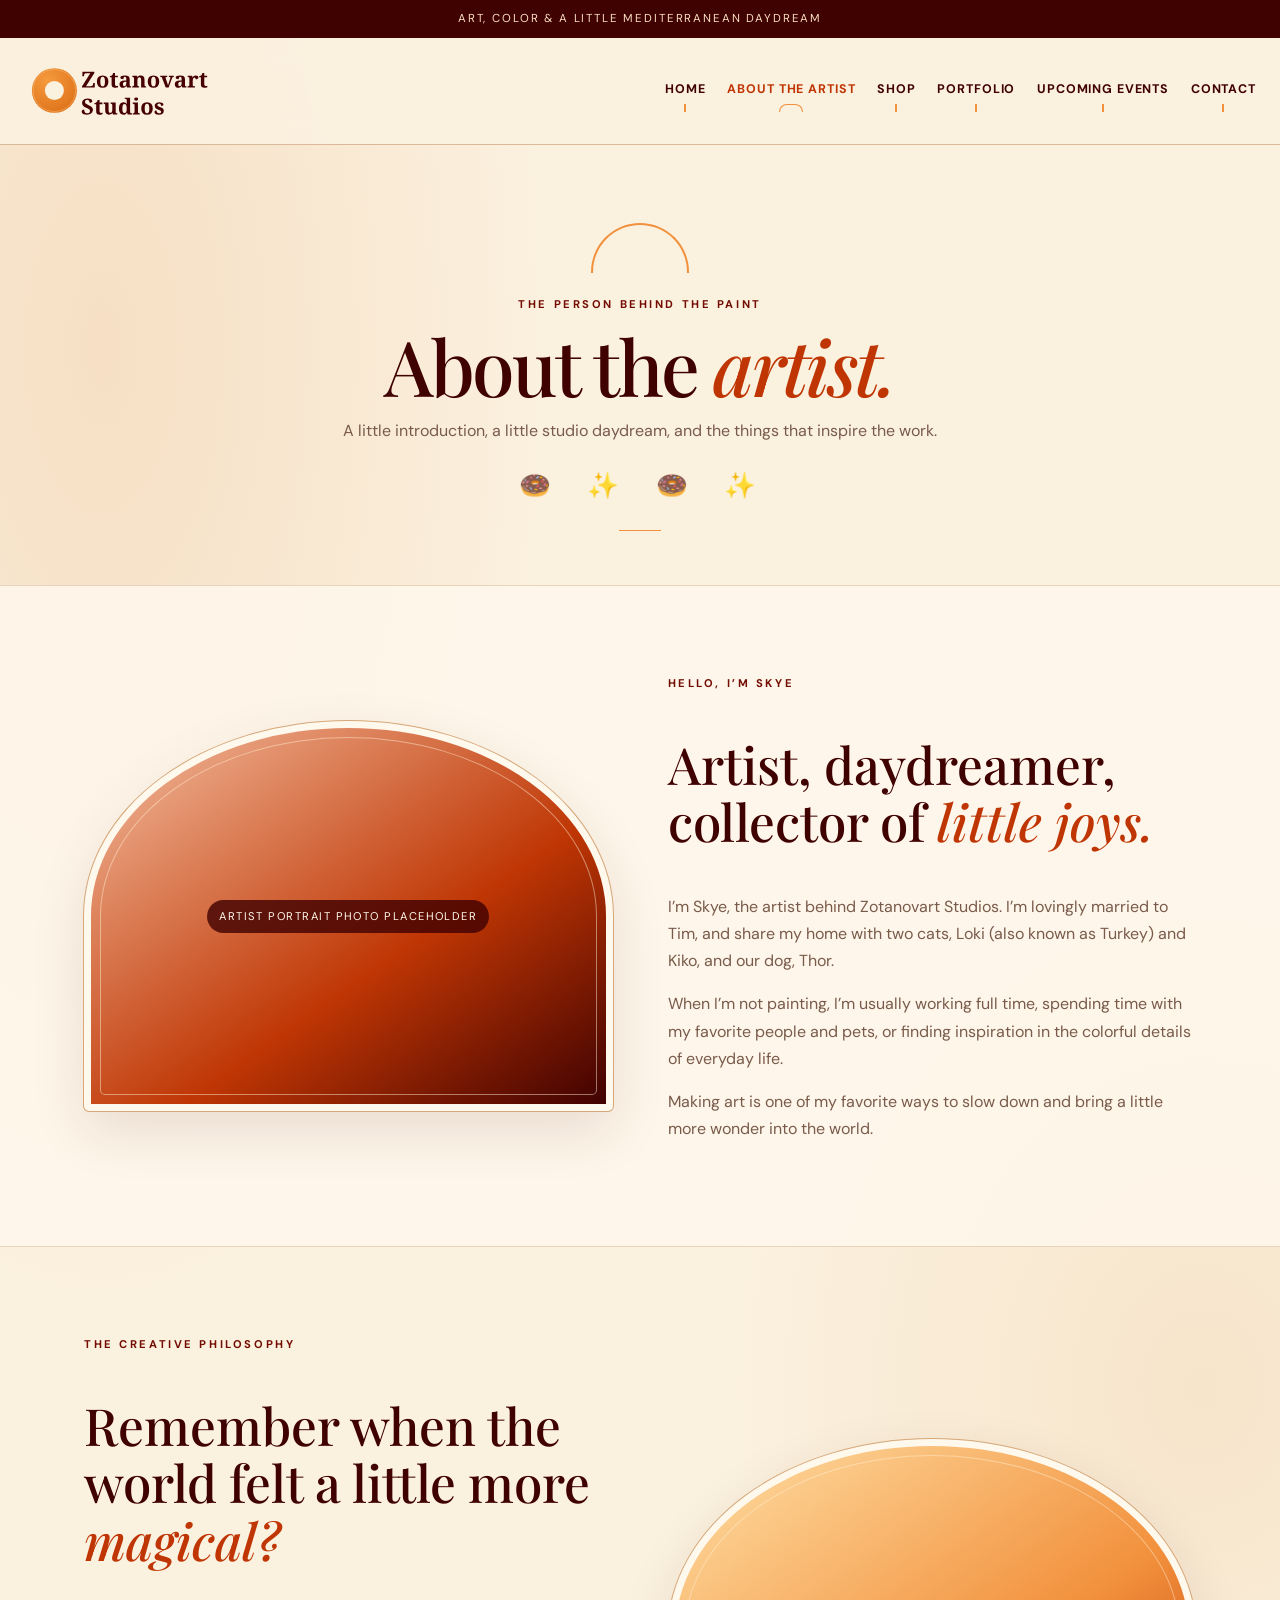
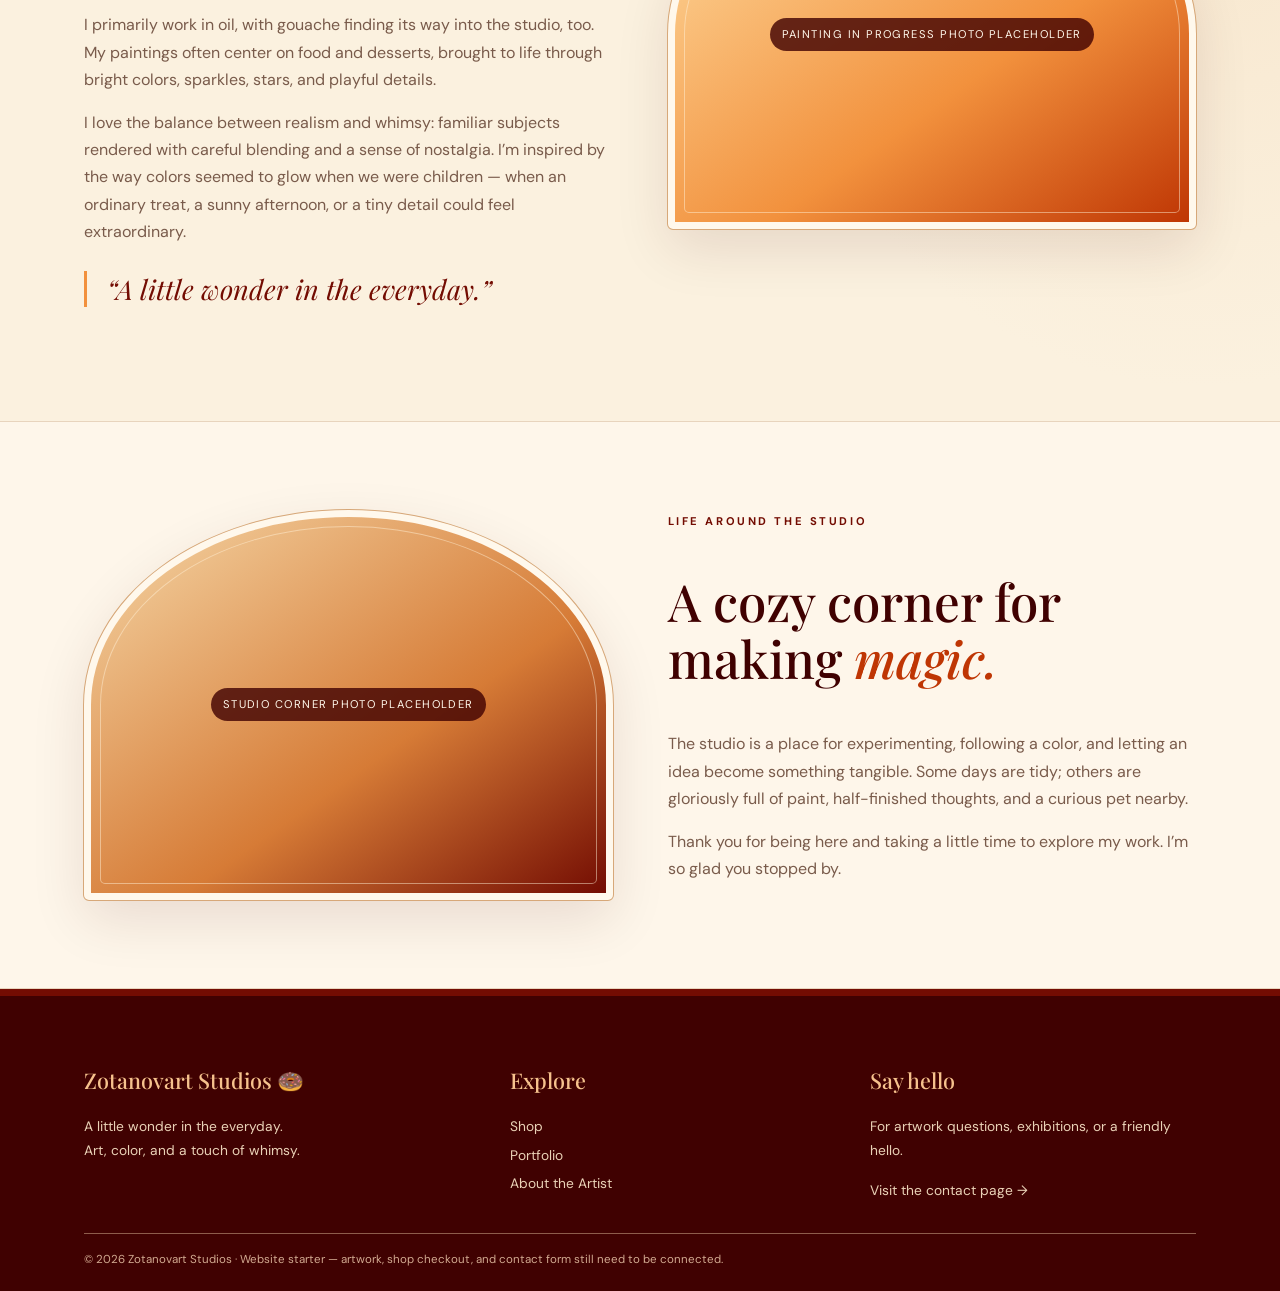
==== about.html @ 1c595cb6 "Use repeating donut and star-sparkle motif" ====
<!doctype html><html lang="en"><head><meta charset="utf-8"><meta name="viewport" content="width=device-width,initial-scale=1"><meta name="description" content="Zotanovart Studios — whimsical art inspired by color, nostalgia, and the everyday."><title>About the Artist | Zotanovart Studios</title><link rel="preconnect" href="https://fonts.googleapis.com"><link rel="preconnect" href="https://fonts.gstatic.com" crossorigin><link rel="stylesheet" href="styles.css"></head><body><div class="announcement">Art, color & a little Mediterranean daydream</div><header class="site-header"><div class="nav-wrap"><a class="brand" href="index.html" aria-label="Zotanovart Studios home"><img class="brand-logo" src="assets/zotanovart-logo.svg" alt="Zotanovart Studios"></a><nav><a class="" href="index.html">Home</a><a class="active" href="about.html">About the Artist</a><a class="" href="shop.html">Shop</a><a class="" href="portfolio.html">Portfolio</a><a class="" href="events.html">Upcoming Events</a><a class="" href="contact.html">Contact</a></nav></div></header><main><section class="page-hero"><div class="eyebrow">The person behind the paint</div><h1 class="display">About the <em>artist.</em></h1><p>A little introduction, a little studio daydream, and the things that inspire the work.</p><div class="ornament">🍩　✨　🍩　✨</div></section><section class="section paper"><div class="container two-col"><div class="photo rose"><span>Artist portrait photo placeholder</span></div><div class="copy"><div class="eyebrow">Hello, I’m Skye</div><h2>Artist, daydreamer, collector of <em>little joys.</em></h2><p>I’m Skye, the artist behind Zotanovart Studios. I’m lovingly married to Tim, and share my home with two cats, Loki (also known as Turkey) and Kiko, and our dog, Thor.</p><p>When I’m not painting, I’m usually working full time, spending time with my favorite people and pets, or finding inspiration in the colorful details of everyday life.</p><p>Making art is one of my favorite ways to slow down and bring a little more wonder into the world.</p></div></div></section><section class="section"><div class="container two-col"><div class="copy"><div class="eyebrow">The creative philosophy</div><h2>Remember when the world felt a little more <em>magical?</em></h2><p>I primarily work in oil, with gouache finding its way into the studio, too. My paintings often center on food and desserts, brought to life through bright colors, sparkles, stars, and playful details.</p><p>I love the balance between realism and whimsy: familiar subjects rendered with careful blending and a sense of nostalgia. I’m inspired by the way colors seemed to glow when we were children — when an ordinary treat, a sunny afternoon, or a tiny detail could feel extraordinary.</p><div class="quote">“A little wonder in the everyday.”</div></div><div class="photo lemon"><span>Painting in progress photo placeholder</span></div></div></section><section class="section paper"><div class="container two-col"><div class="photo olive"><span>Studio corner photo placeholder</span></div><div class="copy"><div class="eyebrow">Life around the studio</div><h2>A cozy corner for making <em>magic.</em></h2><p>The studio is a place for experimenting, following a color, and letting an idea become something tangible. Some days are tidy; others are gloriously full of paint, half-finished thoughts, and a curious pet nearby.</p><p>Thank you for being here and taking a little time to explore my work. I’m so glad you stopped by.</p></div></div></section></main><footer class="footer"><div class="container"><div class="footer-grid"><div><h3>Zotanovart Studios 🍩</h3><p>A little wonder in the everyday.<br>Art, color, and a touch of whimsy.</p></div><div><h3>Explore</h3><div class="footer-links"><a href="shop.html">Shop</a><a href="portfolio.html">Portfolio</a><a href="about.html">About the Artist</a></div></div><div><h3>Say hello</h3><p>For artwork questions, exhibitions, or a friendly hello.</p><a href="contact.html">Visit the contact page →</a></div></div><div class="copyright">© 2026 Zotanovart Studios · Website starter — artwork, shop checkout, and contact form still need to be connected.</div></div></footer></body></html>
---- styles.css ----
@import url('https://fonts.googleapis.com/css2?family=DM+Sans:wght@400;500;600;700&family=Playfair+Display:ital,wght@0,500;0,600;1,500;1,600&family=Yeseva+One&display=swap');

:root{
  --cream:#fbf1df;
  --paper:#fff8ec;
  --wine:#400101;
  --paprika:#730c02;
  --fire:#bf3604;
  --flame:#f2913d;
  --ink:#400101;
  --muted:#795b4b;
  --line:#e6c9a9;
  --shadow:rgba(64,1,1,.11);
  --olive:#777044;
}
*{box-sizing:border-box}
html{scroll-behavior:smooth}
body{
  margin:0;color:var(--ink);font:16px/1.7 'DM Sans',sans-serif;
  background:
    radial-gradient(ellipse at 8% 12%,#f6dfc4 0,transparent 28rem),
    radial-gradient(ellipse at 94% 48%,#f7e5cb 0,transparent 30rem),
    var(--cream);
}
a{color:inherit;text-decoration:none}
.announcement{
  text-align:center;background:var(--wine);color:#f9dfc2;padding:9px 12px;
  font-size:.72rem;letter-spacing:.16em;text-transform:uppercase;
}
.site-header{
  position:sticky;top:0;z-index:5;background:rgba(251,241,223,.96);
  border-bottom:1px solid #d9b998;backdrop-filter:blur(12px);
}
.nav-wrap{
  max-width:1280px;margin:auto;padding:12px 24px;display:flex;
  align-items:center;justify-content:space-between;gap:24px;
}
.brand{display:flex;align-items:center;flex:0 0 auto}
.brand-logo{display:block;width:190px;height:82px;object-fit:contain}
.logo-arched{font:22px 'Yeseva One',serif;fill:var(--wine);letter-spacing:.5px}
.logo-studios{font:700 8px 'DM Sans',sans-serif;letter-spacing:4px;fill:var(--paprika)}
nav{
  display:flex;gap:clamp(10px,1.7vw,24px);flex-wrap:wrap;
  font-size:.78rem;font-weight:700;letter-spacing:.07em;text-transform:uppercase;
}
nav a{position:relative;padding:7px 0;border-bottom:1px solid transparent}
nav a:hover,nav a.active{color:var(--fire)}
nav a:after{
  content:"";position:absolute;left:50%;bottom:-4px;width:0;height:7px;
  border:1px solid var(--flame);border-bottom:0;border-radius:50px 50px 0 0;
  transform:translateX(-50%);transition:width .2s ease;
}
nav a:hover:after,nav a.active:after{width:22px}
.container{max-width:1160px;margin:auto;padding:0 24px}
.eyebrow{
  color:var(--paprika);font-size:.7rem;font-weight:700;
  letter-spacing:.23em;text-transform:uppercase;
}
.display{
  color:var(--wine);font:500 clamp(2.7rem,6vw,5.4rem)/1.08 'Playfair Display',serif;
  letter-spacing:-.035em;
}
.display em,.section h2 em,.copy h2 em{color:var(--fire)}
.hero{padding:88px 0 104px;position:relative;overflow:hidden}
.hero:before{
  content:"";position:absolute;left:-95px;top:35px;width:230px;height:300px;
  border:1px solid #bf8d6238;border-bottom:0;border-radius:130px 130px 0 0;
  pointer-events:none;
}
.hero:after{
  content:"";position:absolute;right:3%;bottom:25px;width:110px;height:145px;
  border:1px solid #bf8d6245;border-bottom:0;border-radius:60px 60px 0 0;
  pointer-events:none;
}
.hero-grid,.two-col{display:grid;grid-template-columns:1fr 1fr;gap:55px;align-items:center}
.hero h1{margin:12px 0 18px}
.hero p,.copy p,.intro{color:var(--muted)}
.intro{font-size:1.08rem;max-width:540px}
.button{
  display:inline-block;background:var(--paprika);color:var(--cream);
  border-radius:3px;padding:13px 25px;margin-top:16px;
  font-size:.8rem;font-weight:700;letter-spacing:.08em;text-transform:uppercase;
  box-shadow:4px 4px 0 rgba(242,145,61,.4);transition:background .2s,transform .2s;
}
.button:hover{background:var(--fire);transform:translateY(-2px);box-shadow:2px 2px 0 rgba(242,145,61,.4)}
.button.alt{background:transparent;color:var(--paprika);border:1px solid var(--paprika);box-shadow:none}
.photo{
  position:relative;min-height:390px;display:grid;place-items:center;text-align:center;
  padding:20px;color:#fff8eb;background:linear-gradient(145deg,#f6c68f,#f2913d 58%,#bf3604);
  border:7px solid var(--paper);outline:1px solid #d7a879;
  border-radius:50% 50% 5px 5px;box-shadow:0 20px 55px var(--shadow);
}
.photo:after{
  content:"";position:absolute;inset:9px;border:1px solid #fff1d77a;
  border-radius:inherit;pointer-events:none;
}
.photo span{
  position:relative;z-index:1;background:rgba(64,1,1,.8);border-radius:30px;
  padding:7px 12px;font-size:.7rem;letter-spacing:.13em;text-transform:uppercase;
}
.photo.blue{background:linear-gradient(145deg,#e8c7a0,#bf3604 65%,#730c02)}
.photo.olive{background:linear-gradient(145deg,#f5d7a7,#d67b36 60%,#730c02)}
.photo.lemon{background:linear-gradient(145deg,#ffe0a6,#f2913d 60%,#bf3604)}
.photo.rose{background:linear-gradient(145deg,#f5c0a2,#bf3604 60%,#400101)}
.section{padding:88px 0;position:relative}
.paper{
  background:rgba(255,248,236,.88);border-top:1px solid #e8d4bd;
  border-bottom:1px solid #e8d4bd;
}
.section h2,.page-hero h1,.band h2{color:var(--wine)}
.section h2{font:500 clamp(2.2rem,4vw,3.5rem)/1.12 'Playfair Display',serif}
.page-hero{position:relative;text-align:center;padding:78px 20px 54px}
.page-hero:before{
  content:"";display:block;width:94px;height:48px;border:2px solid var(--flame);
  border-bottom:0;border-radius:100px 100px 0 0;margin:0 auto 22px;
}
.page-hero:after{content:"";display:block;width:42px;height:1px;background:var(--flame);margin:23px auto 0}
.page-hero h1{margin:10px}
.page-hero p{max-width:650px;margin:auto;color:var(--muted)}
.cards{display:grid;grid-template-columns:repeat(3,1fr);gap:30px}
.card{position:relative;padding:0 0 16px}
.card .photo{min-height:315px;border-radius:48% 48% 4px 4px;background-color:#e9b783}
.card h3{font:500 1.45rem 'Playfair Display',serif;color:var(--paprika);margin:12px 0 2px}
.card p,.muted{color:var(--muted);font-size:.88rem;margin-top:0}
.quote{
  font:italic 1.7rem 'Playfair Display',serif;color:var(--paprika);
  border-left:3px solid var(--flame);padding-left:20px;margin:26px 0;
}
.ornament{color:var(--fire);font-size:1.6rem;letter-spacing:.2em;margin-top:20px}
.band{
  position:relative;background:var(--wine);color:var(--cream);padding:58px 0;
  border-top:5px solid var(--flame);border-bottom:5px solid var(--paprika);
}
.band:before,.band:after{
  content:"";position:absolute;top:12px;width:62px;height:31px;
  border:1px solid #f2913d80;border-bottom:0;border-radius:62px 62px 0 0;
}
.band:before{left:8%}.band:after{right:8%}
.band .container{display:flex;justify-content:space-between;align-items:center;gap:25px}
.band h2{margin:0;max-width:700px;color:var(--cream)}
.band .button{background:var(--flame);color:var(--wine);white-space:nowrap;box-shadow:none}
.event{
  display:grid;grid-template-columns:110px 1fr;gap:22px;align-items:center;
  background:var(--paper);border:1px solid var(--line);padding:24px;
  border-radius:4px;margin:16px 0;box-shadow:0 8px 24px rgba(64,1,1,.04);
}
.event-date{
  background:#f6e2c8;border:1px solid #e5c29b;padding:12px;text-align:center;
  border-radius:70px 70px 4px 4px;color:var(--paprika);
  font:500 1.2rem 'Playfair Display',serif;min-height:92px;display:grid;place-content:center;
}
.footer{background:var(--wine);color:var(--cream);padding:48px 0 22px;border-top:7px solid var(--paprika)}
.footer-grid{display:grid;grid-template-columns:1.2fr 1fr 1fr;gap:35px}
.footer h3{font:500 1.35rem 'Playfair Display',serif;color:#f6c28d}
.footer p,.footer a{color:#ead2b7;font-size:.86rem}
.footer-links{display:grid;gap:5px}
.copyright{border-top:1px solid #8e5d4c;margin-top:30px;padding-top:16px;color:#d1a990;font-size:.72rem}
.contact-grid{display:grid;grid-template-columns:.8fr 1.2fr;gap:40px}
.contact-box{
  background:var(--paprika);color:var(--cream);padding:32px;
  border-radius:50% 50% 5px 5px;border:7px solid var(--paper);outline:1px solid #d7a879;
}
.formbox{background:var(--paper);padding:30px;border:1px solid var(--line);border-radius:4px;box-shadow:0 12px 32px rgba(64,1,1,.04)}
.field{margin:14px 0}
.field label{display:block;font-size:.75rem;font-weight:700;text-transform:uppercase;letter-spacing:.08em}
.field input,.field textarea{
  width:100%;padding:12px;border:1px solid var(--line);border-radius:3px;
  background:#fffdf8;font:inherit;color:var(--ink);
}
.field textarea{min-height:130px}
.note{
  background:#f8ead7;border:1px solid #e8c7a4;border-left:4px solid var(--flame);
  padding:16px;border-radius:3px;color:#695044;font-size:.88rem;
}
@media(max-width:850px){
  .nav-wrap{align-items:center;flex-direction:column;gap:8px}
  .brand-logo{width:170px;height:74px;object-fit:contain}
  nav{justify-content:center;gap:12px}
  .hero-grid,.two-col,.contact-grid{grid-template-columns:1fr}
  .hero{padding:56px 0 70px}
  .hero:before{left:-150px}
  .hero:after{right:-30px}
  .photo{min-height:320px}
  .cards{grid-template-columns:repeat(2,1fr)}
  .card .photo{min-height:250px}
  .band .container{align-items:flex-start;flex-direction:column}
  .footer-grid{grid-template-columns:1fr 1fr}
}
@media(max-width:560px){
  .container{padding:0 18px}
  .nav-wrap{padding:9px 12px}
  nav{gap:8px 13px;font-size:.72rem}
  nav a:after{bottom:-2px}
  .cards{grid-template-columns:1fr 1fr;gap:14px}
  .card .photo{min-height:210px}
  .footer-grid{grid-template-columns:1fr}
  .event{grid-template-columns:75px 1fr}
  .page-hero{padding:48px 16px 38px}
  .section{padding:58px 0}
  .display{font-size:3rem}
  .hero-grid,.two-col{gap:28px}
  .hero:after{display:none}
}
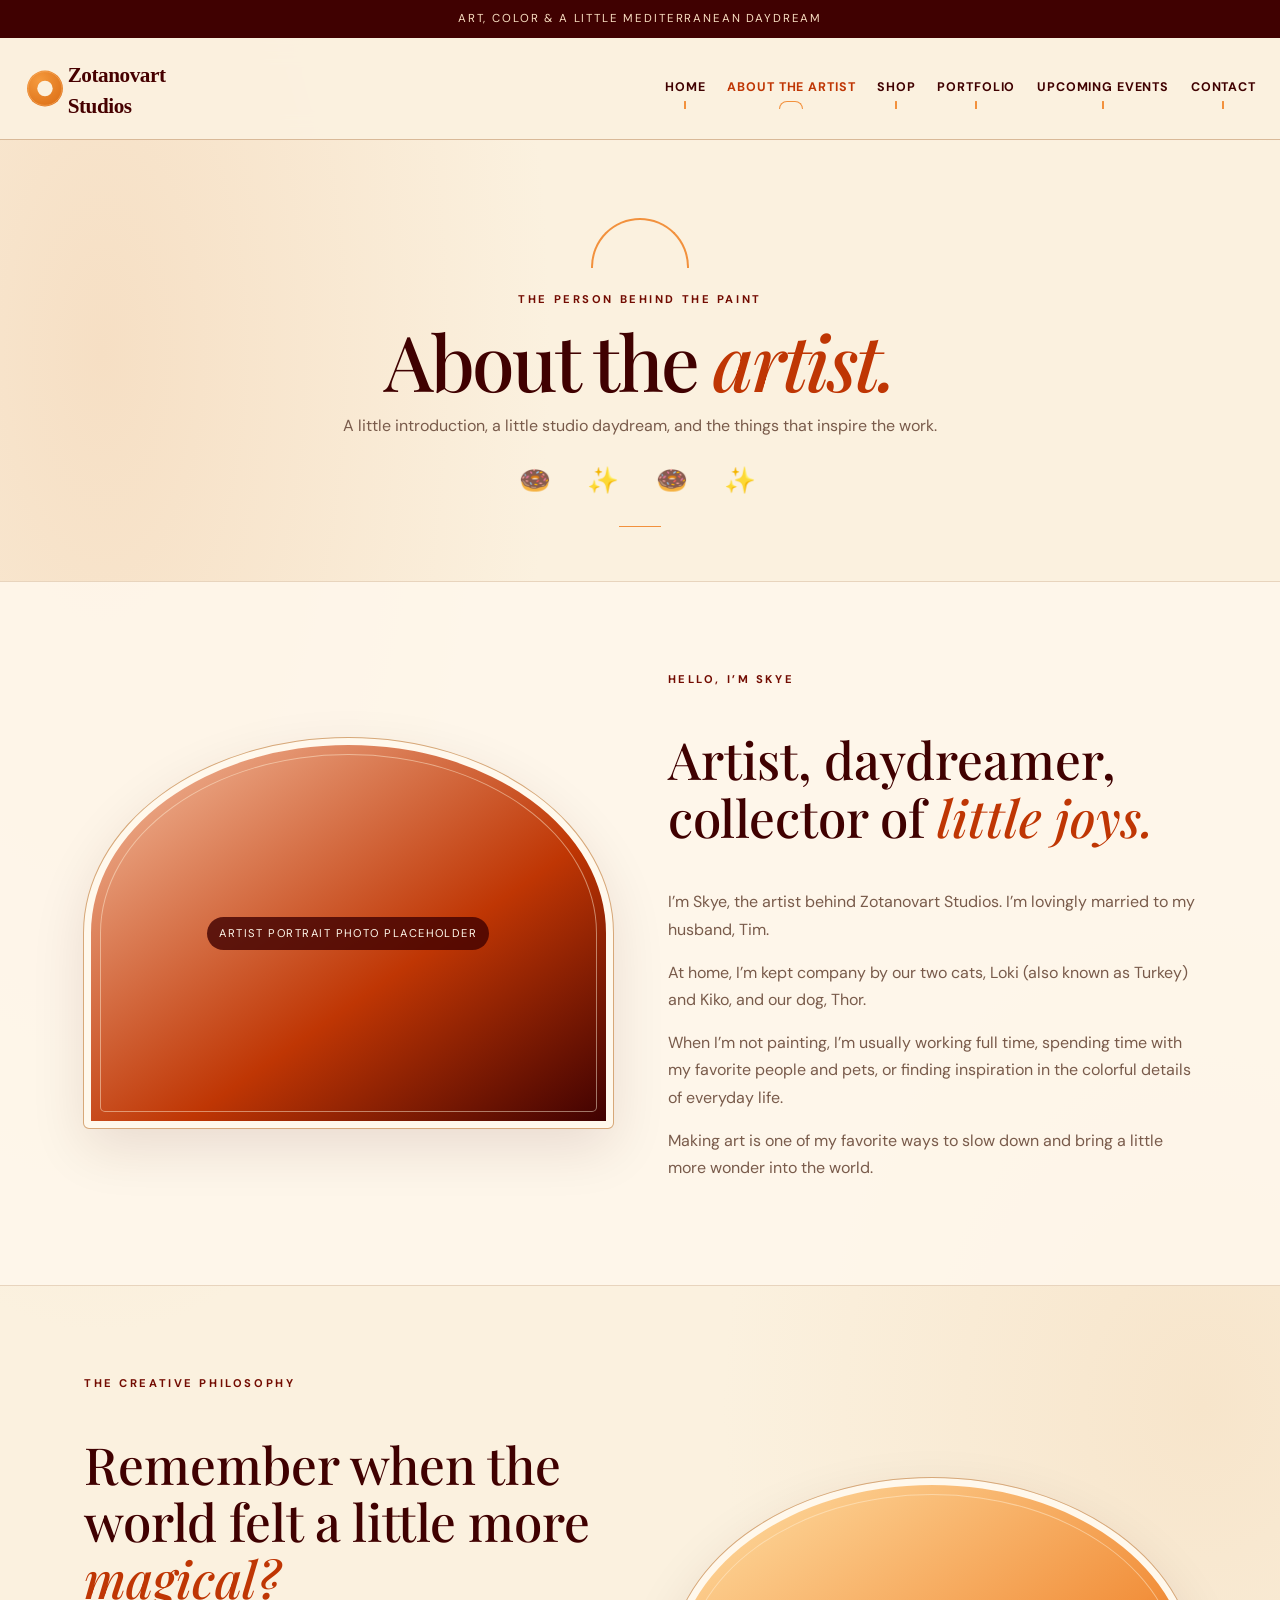
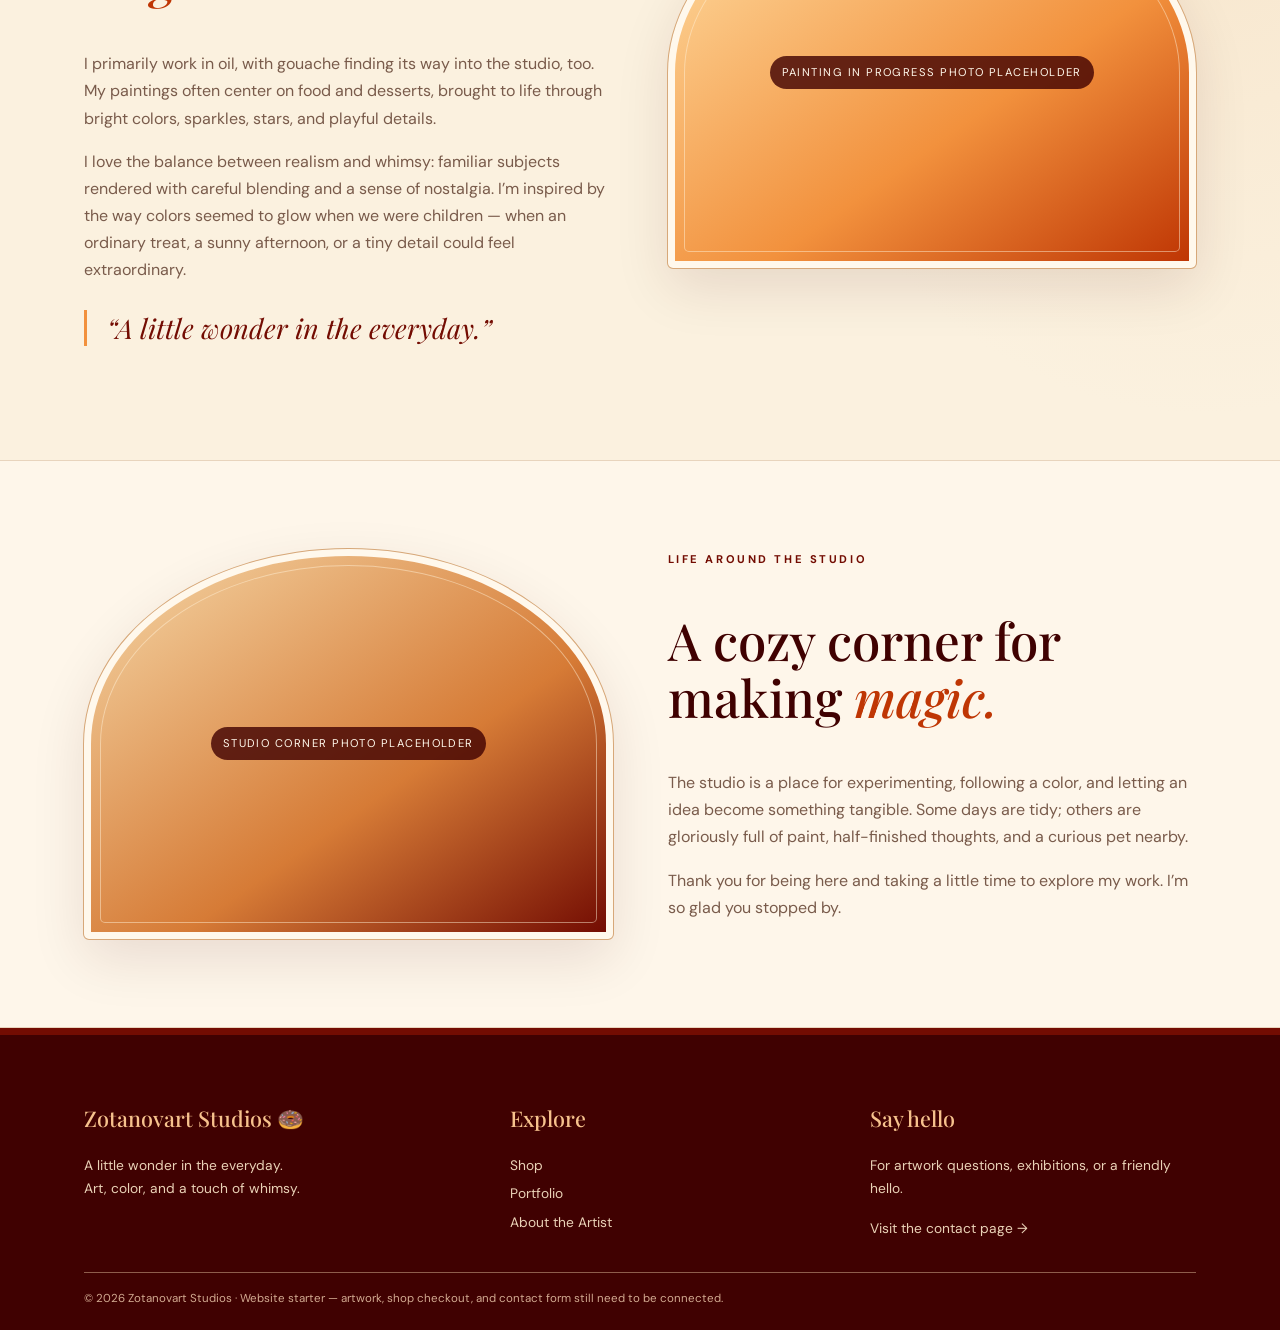
==== commit e933252f: "Separate artist bio into husband and pets sentences" ====
--- a/about.html
+++ b/about.html
@@ -1 +1 @@
-<!doctype html><html lang="en"><head><meta charset="utf-8"><meta name="viewport" content="width=device-width,initial-scale=1"><meta name="description" content="Zotanovart Studios — whimsical art inspired by color, nostalgia, and the everyday."><title>About the Artist | Zotanovart Studios</title><link rel="preconnect" href="https://fonts.googleapis.com"><link rel="preconnect" href="https://fonts.gstatic.com" crossorigin><link rel="stylesheet" href="styles.css"></head><body><div class="announcement">Art, color & a little Mediterranean daydream</div><header class="site-header"><div class="nav-wrap"><a class="brand" href="index.html" aria-label="Zotanovart Studios home"><img class="brand-logo" src="assets/zotanovart-logo.svg" alt="Zotanovart Studios"></a><nav><a class="" href="index.html">Home</a><a class="active" href="about.html">About the Artist</a><a class="" href="shop.html">Shop</a><a class="" href="portfolio.html">Portfolio</a><a class="" href="events.html">Upcoming Events</a><a class="" href="contact.html">Contact</a></nav></div></header><main><section class="page-hero"><div class="eyebrow">The person behind the paint</div><h1 class="display">About the <em>artist.</em></h1><p>A little introduction, a little studio daydream, and the things that inspire the work.</p><div class="ornament">🍩　✨　🍩　✨</div></section><section class="section paper"><div class="container two-col"><div class="photo rose"><span>Artist portrait photo placeholder</span></div><div class="copy"><div class="eyebrow">Hello, I’m Skye</div><h2>Artist, daydreamer, collector of <em>little joys.</em></h2><p>I’m Skye, the artist behind Zotanovart Studios. I’m lovingly married to Tim, and share my home with two cats, Loki (also known as Turkey) and Kiko, and our dog, Thor.</p><p>When I’m not painting, I’m usually working full time, spending time with my favorite people and pets, or finding inspiration in the colorful details of everyday life.</p><p>Making art is one of my favorite ways to slow down and bring a little more wonder into the world.</p></div></div></section><section class="section"><div class="container two-col"><div class="copy"><div class="eyebrow">The creative philosophy</div><h2>Remember when the world felt a little more <em>magical?</em></h2><p>I primarily work in oil, with gouache finding its way into the studio, too. My paintings often center on food and desserts, brought to life through bright colors, sparkles, stars, and playful details.</p><p>I love the balance between realism and whimsy: familiar subjects rendered with careful blending and a sense of nostalgia. I’m inspired by the way colors seemed to glow when we were children — when an ordinary treat, a sunny afternoon, or a tiny detail could feel extraordinary.</p><div class="quote">“A little wonder in the everyday.”</div></div><div class="photo lemon"><span>Painting in progress photo placeholder</span></div></div></section><section class="section paper"><div class="container two-col"><div class="photo olive"><span>Studio corner photo placeholder</span></div><div class="copy"><div class="eyebrow">Life around the studio</div><h2>A cozy corner for making <em>magic.</em></h2><p>The studio is a place for experimenting, following a color, and letting an idea become something tangible. Some days are tidy; others are gloriously full of paint, half-finished thoughts, and a curious pet nearby.</p><p>Thank you for being here and taking a little time to explore my work. I’m so glad you stopped by.</p></div></div></section></main><footer class="footer"><div class="container"><div class="footer-grid"><div><h3>Zotanovart Studios 🍩</h3><p>A little wonder in the everyday.<br>Art, color, and a touch of whimsy.</p></div><div><h3>Explore</h3><div class="footer-links"><a href="shop.html">Shop</a><a href="portfolio.html">Portfolio</a><a href="about.html">About the Artist</a></div></div><div><h3>Say hello</h3><p>For artwork questions, exhibitions, or a friendly hello.</p><a href="contact.html">Visit the contact page →</a></div></div><div class="copyright">© 2026 Zotanovart Studios · Website starter — artwork, shop checkout, and contact form still need to be connected.</div></div></footer></body></html>+<!doctype html><html lang="en"><head><meta charset="utf-8"><meta name="viewport" content="width=device-width,initial-scale=1"><meta name="description" content="Zotanovart Studios — whimsical art inspired by color, nostalgia, and the everyday."><title>About the Artist | Zotanovart Studios</title><link rel="preconnect" href="https://fonts.googleapis.com"><link rel="preconnect" href="https://fonts.gstatic.com" crossorigin><link rel="stylesheet" href="styles.css"></head><body><div class="announcement">Art, color & a little Mediterranean daydream</div><header class="site-header"><div class="nav-wrap"><a class="brand" href="index.html" aria-label="Zotanovart Studios home"><img class="brand-logo" src="assets/zotanovart-logo.svg" alt="Zotanovart Studios"></a><nav><a class="" href="index.html">Home</a><a class="active" href="about.html">About the Artist</a><a class="" href="shop.html">Shop</a><a class="" href="portfolio.html">Portfolio</a><a class="" href="events.html">Upcoming Events</a><a class="" href="contact.html">Contact</a></nav></div></header><main><section class="page-hero"><div class="eyebrow">The person behind the paint</div><h1 class="display">About the <em>artist.</em></h1><p>A little introduction, a little studio daydream, and the things that inspire the work.</p><div class="ornament">🍩　✨　🍩　✨</div></section><section class="section paper"><div class="container two-col"><div class="photo rose"><span>Artist portrait photo placeholder</span></div><div class="copy"><div class="eyebrow">Hello, I’m Skye</div><h2>Artist, daydreamer, collector of <em>little joys.</em></h2><p>I’m Skye, the artist behind Zotanovart Studios. I’m lovingly married to my husband, Tim.</p><p>At home, I’m kept company by our two cats, Loki (also known as Turkey) and Kiko, and our dog, Thor.</p><p>When I’m not painting, I’m usually working full time, spending time with my favorite people and pets, or finding inspiration in the colorful details of everyday life.</p><p>Making art is one of my favorite ways to slow down and bring a little more wonder into the world.</p></div></div></section><section class="section"><div class="container two-col"><div class="copy"><div class="eyebrow">The creative philosophy</div><h2>Remember when the world felt a little more <em>magical?</em></h2><p>I primarily work in oil, with gouache finding its way into the studio, too. My paintings often center on food and desserts, brought to life through bright colors, sparkles, stars, and playful details.</p><p>I love the balance between realism and whimsy: familiar subjects rendered with careful blending and a sense of nostalgia. I’m inspired by the way colors seemed to glow when we were children — when an ordinary treat, a sunny afternoon, or a tiny detail could feel extraordinary.</p><div class="quote">“A little wonder in the everyday.”</div></div><div class="photo lemon"><span>Painting in progress photo placeholder</span></div></div></section><section class="section paper"><div class="container two-col"><div class="photo olive"><span>Studio corner photo placeholder</span></div><div class="copy"><div class="eyebrow">Life around the studio</div><h2>A cozy corner for making <em>magic.</em></h2><p>The studio is a place for experimenting, following a color, and letting an idea become something tangible. Some days are tidy; others are gloriously full of paint, half-finished thoughts, and a curious pet nearby.</p><p>Thank you for being here and taking a little time to explore my work. I’m so glad you stopped by.</p></div></div></section></main><footer class="footer"><div class="container"><div class="footer-grid"><div><h3>Zotanovart Studios 🍩</h3><p>A little wonder in the everyday.<br>Art, color, and a touch of whimsy.</p></div><div><h3>Explore</h3><div class="footer-links"><a href="shop.html">Shop</a><a href="portfolio.html">Portfolio</a><a href="about.html">About the Artist</a></div></div><div><h3>Say hello</h3><p>For artwork questions, exhibitions, or a friendly hello.</p><a href="contact.html">Visit the contact page →</a></div></div><div class="copyright">© 2026 Zotanovart Studios · Website starter — artwork, shop checkout, and contact form still need to be connected.</div></div></footer></body></html>
--- a/styles.css
+++ b/styles.css
@@ -36,7 +36,7 @@
   align-items:center;justify-content:space-between;gap:24px;
 }
 .brand{display:flex;align-items:center;flex:0 0 auto}
-.brand-logo{display:block;width:190px;height:82px;object-fit:contain}
+.brand-logo{display:block;width:190px;height:auto;max-height:82px;object-fit:contain}
 .logo-arched{font:22px 'Yeseva One',serif;fill:var(--wine);letter-spacing:.5px}
 .logo-studios{font:700 8px 'DM Sans',sans-serif;letter-spacing:4px;fill:var(--paprika)}
 nav{
@@ -174,7 +174,7 @@
 }
 @media(max-width:850px){
   .nav-wrap{align-items:center;flex-direction:column;gap:8px}
-  .brand-logo{width:170px;height:74px;object-fit:contain}
+  .brand-logo{width:170px;height:auto;max-height:74px;object-fit:contain}
   nav{justify-content:center;gap:12px}
   .hero-grid,.two-col,.contact-grid{grid-template-columns:1fr}
   .hero{padding:56px 0 70px}
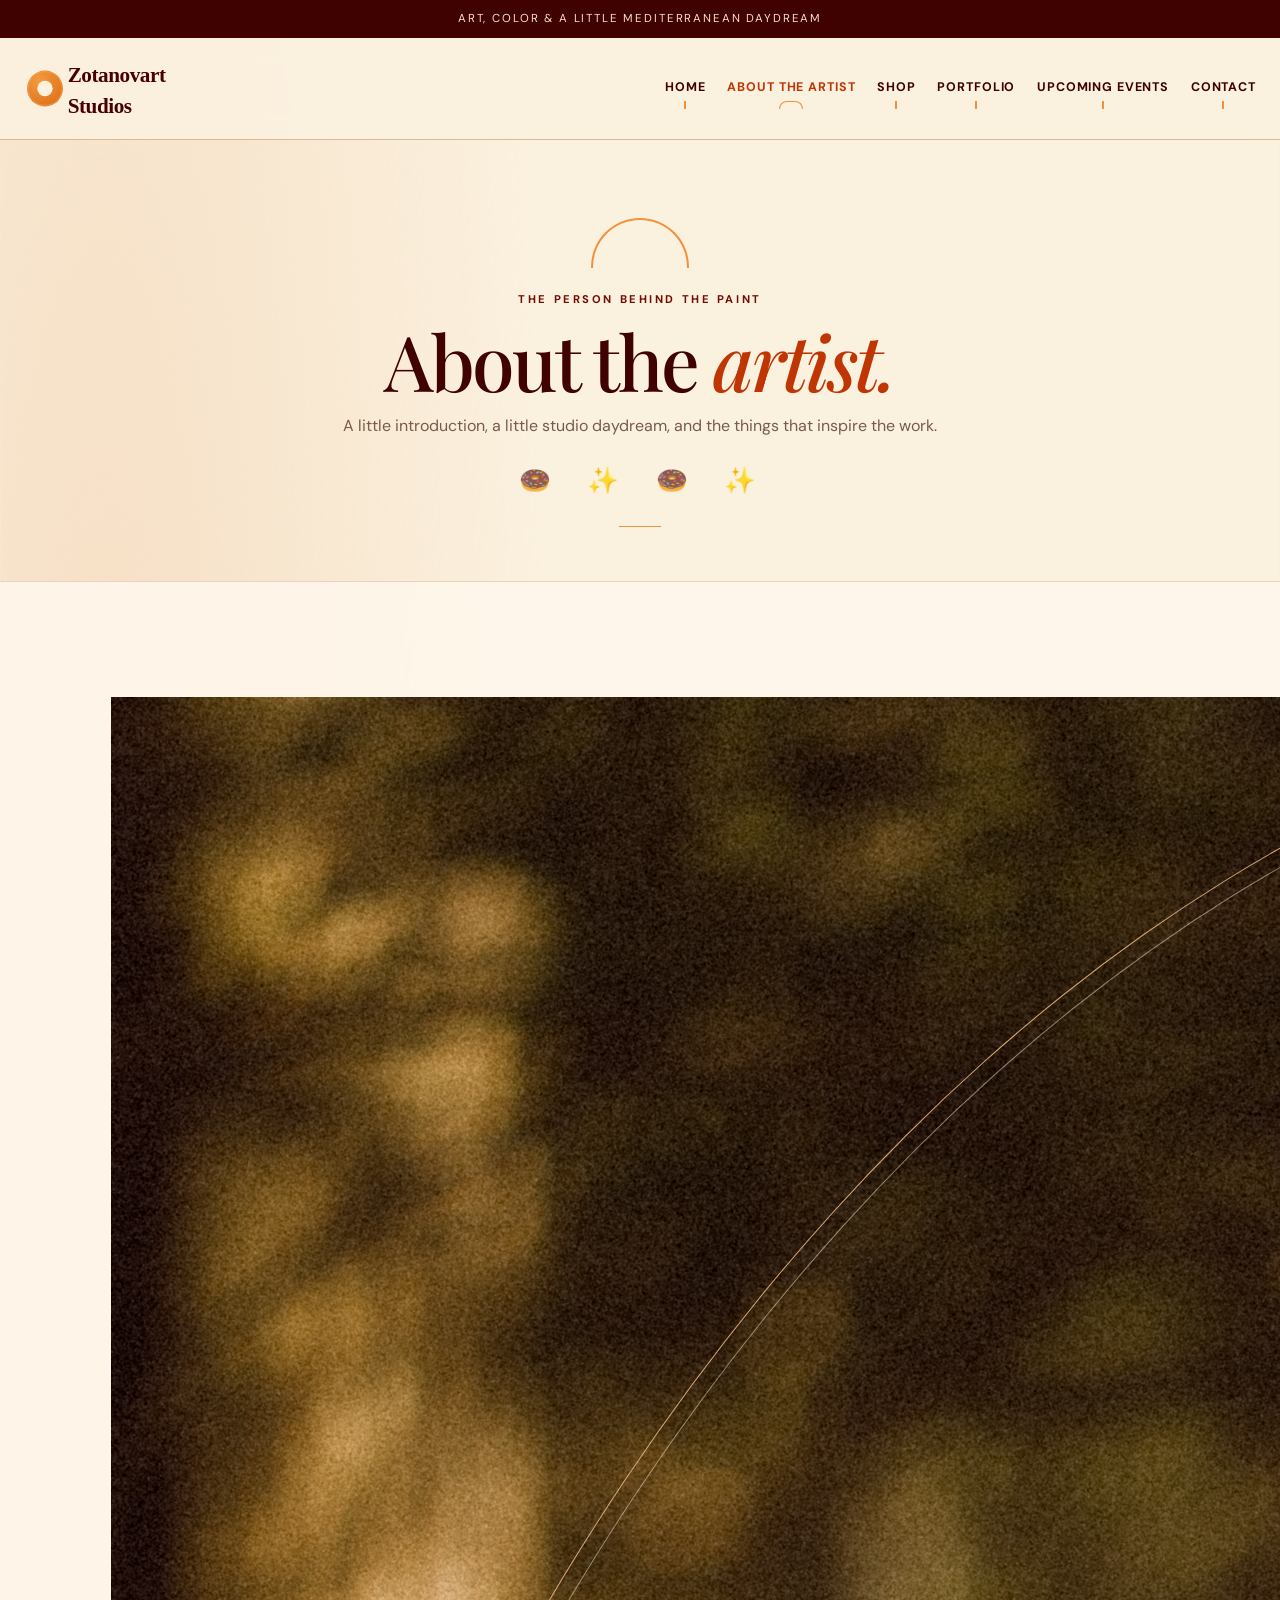
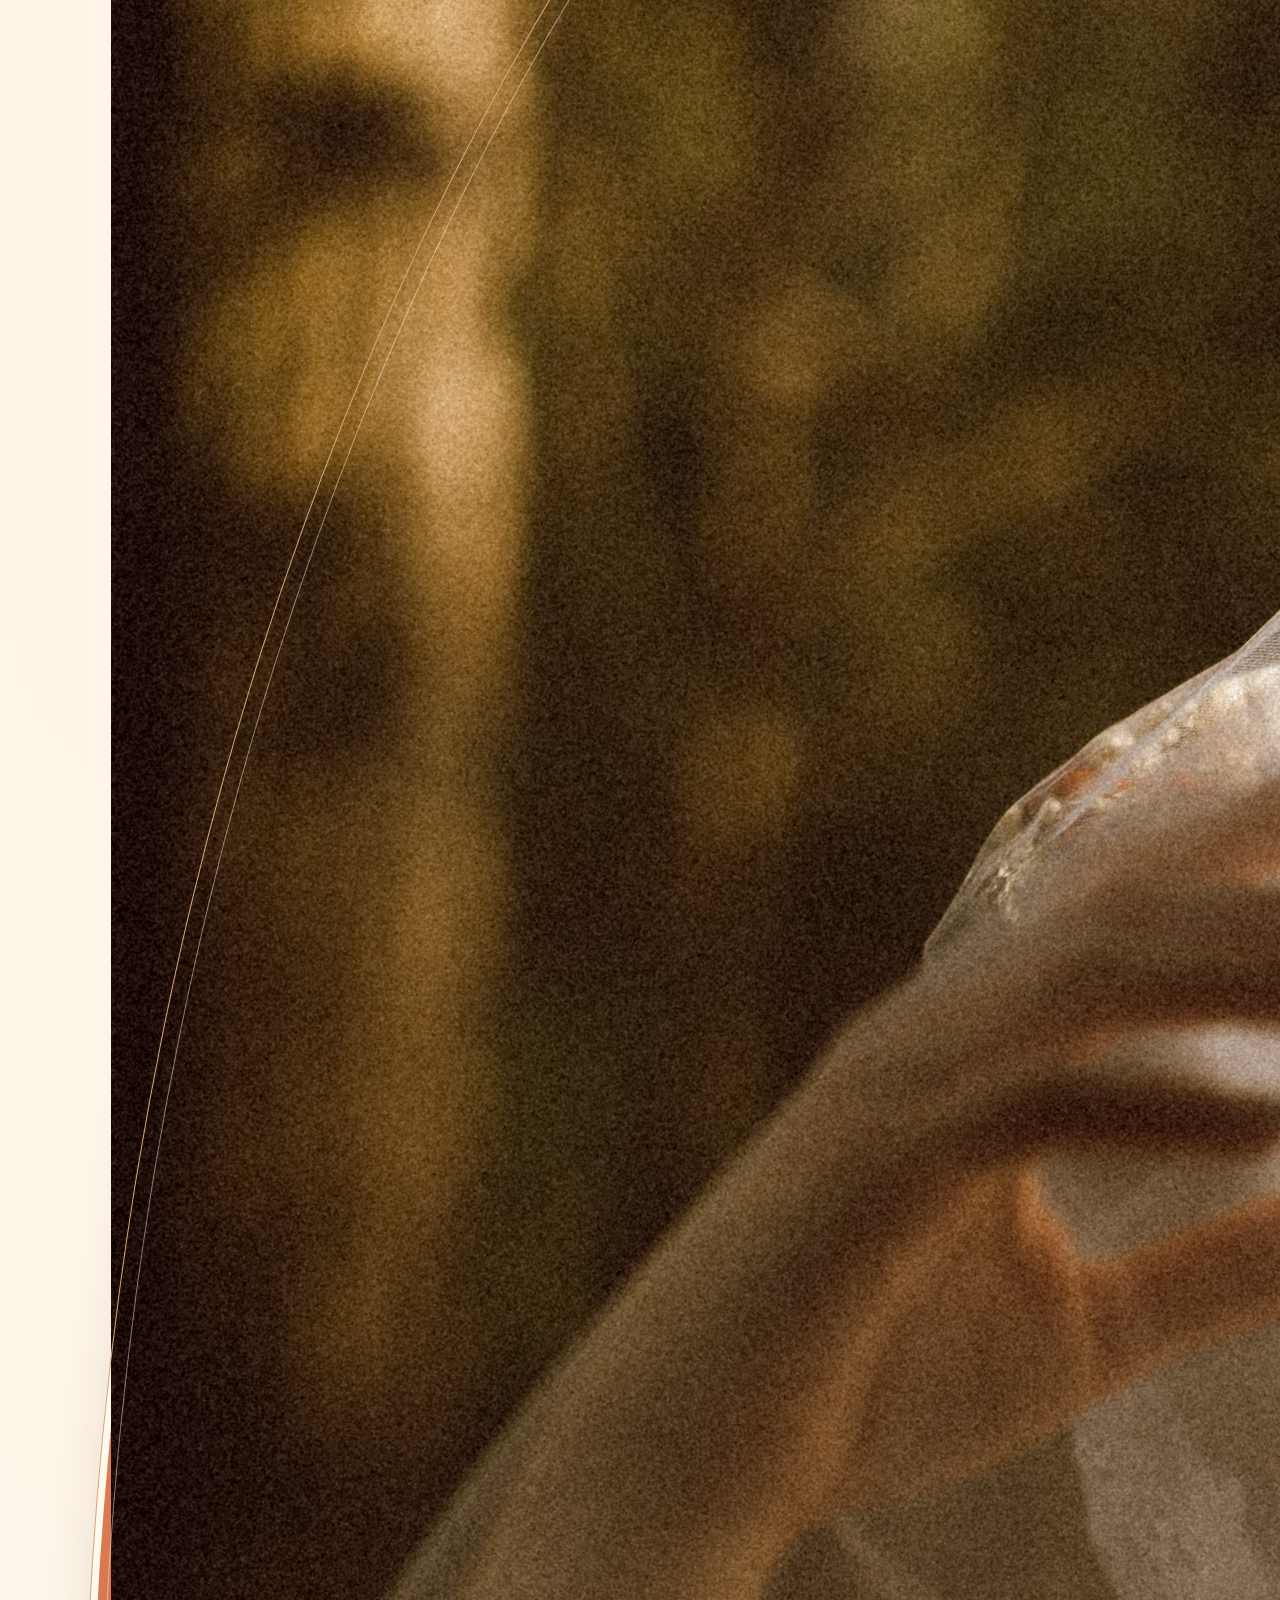
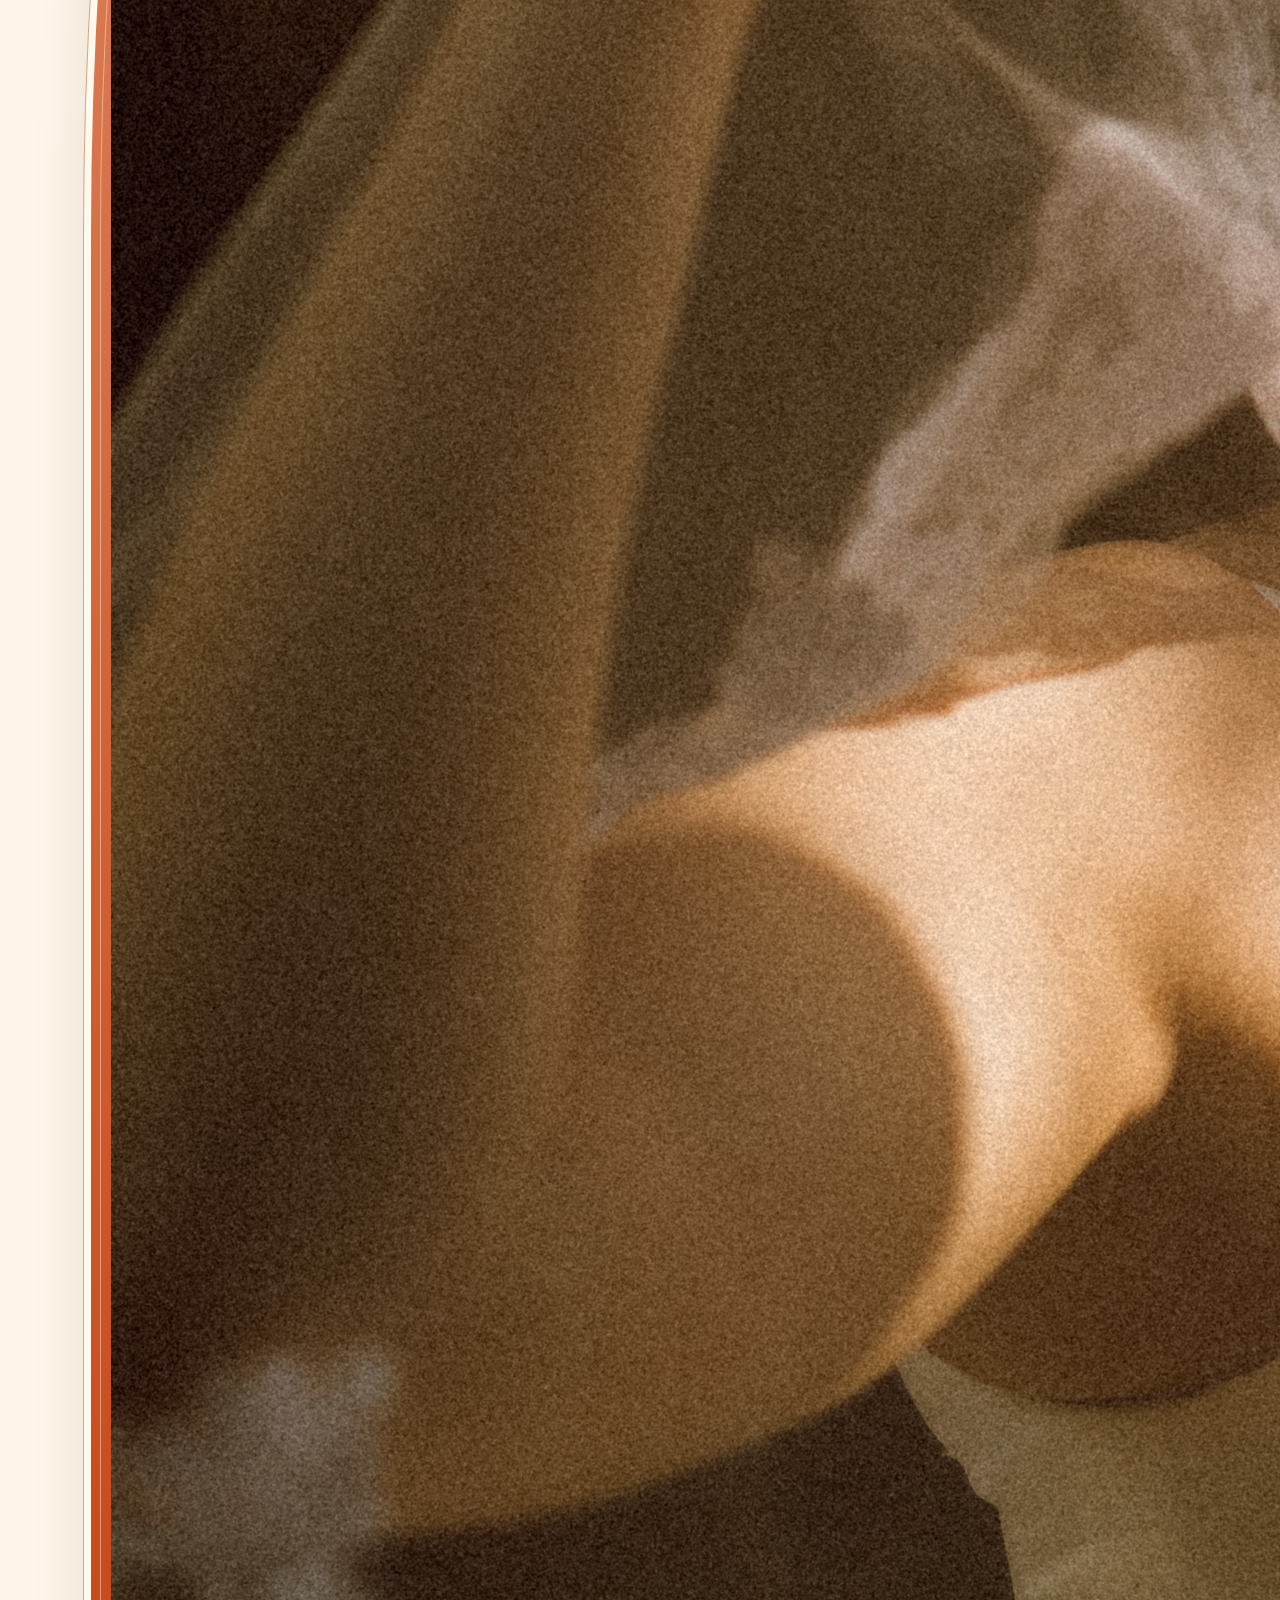
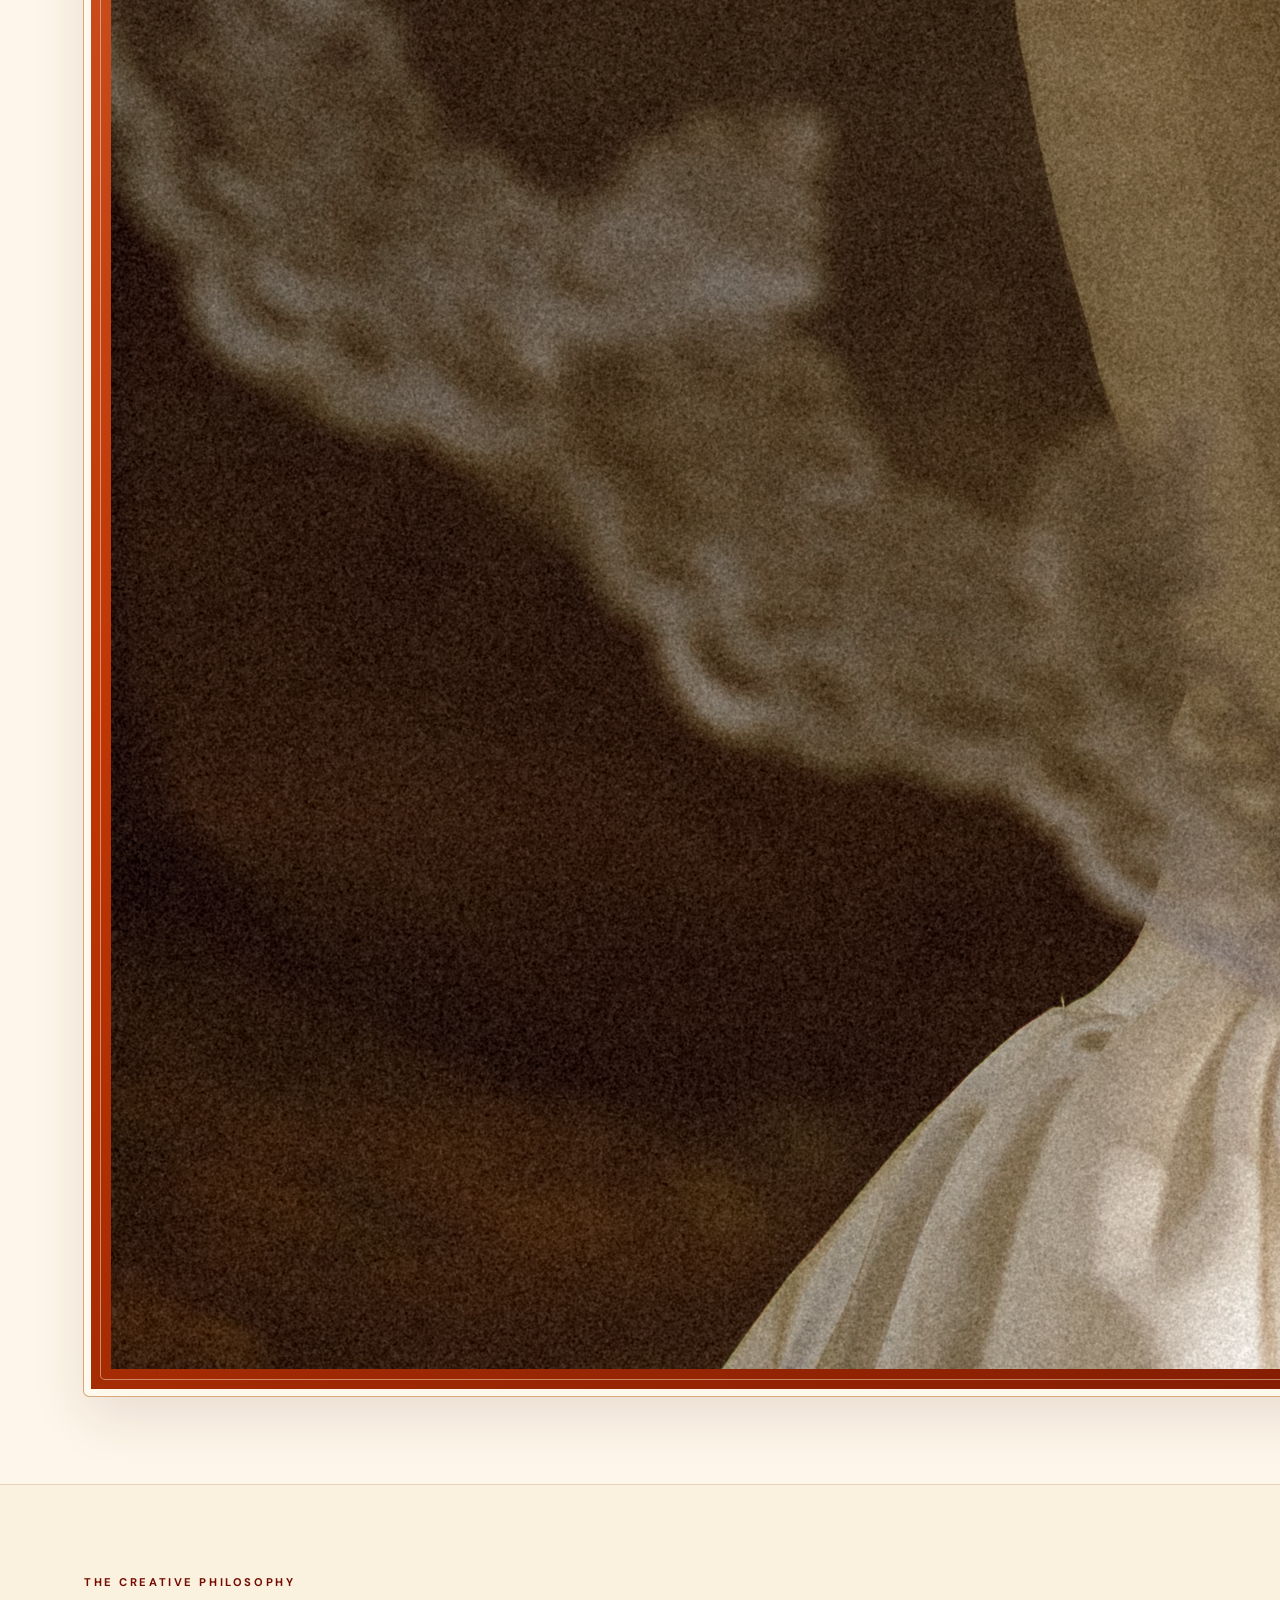
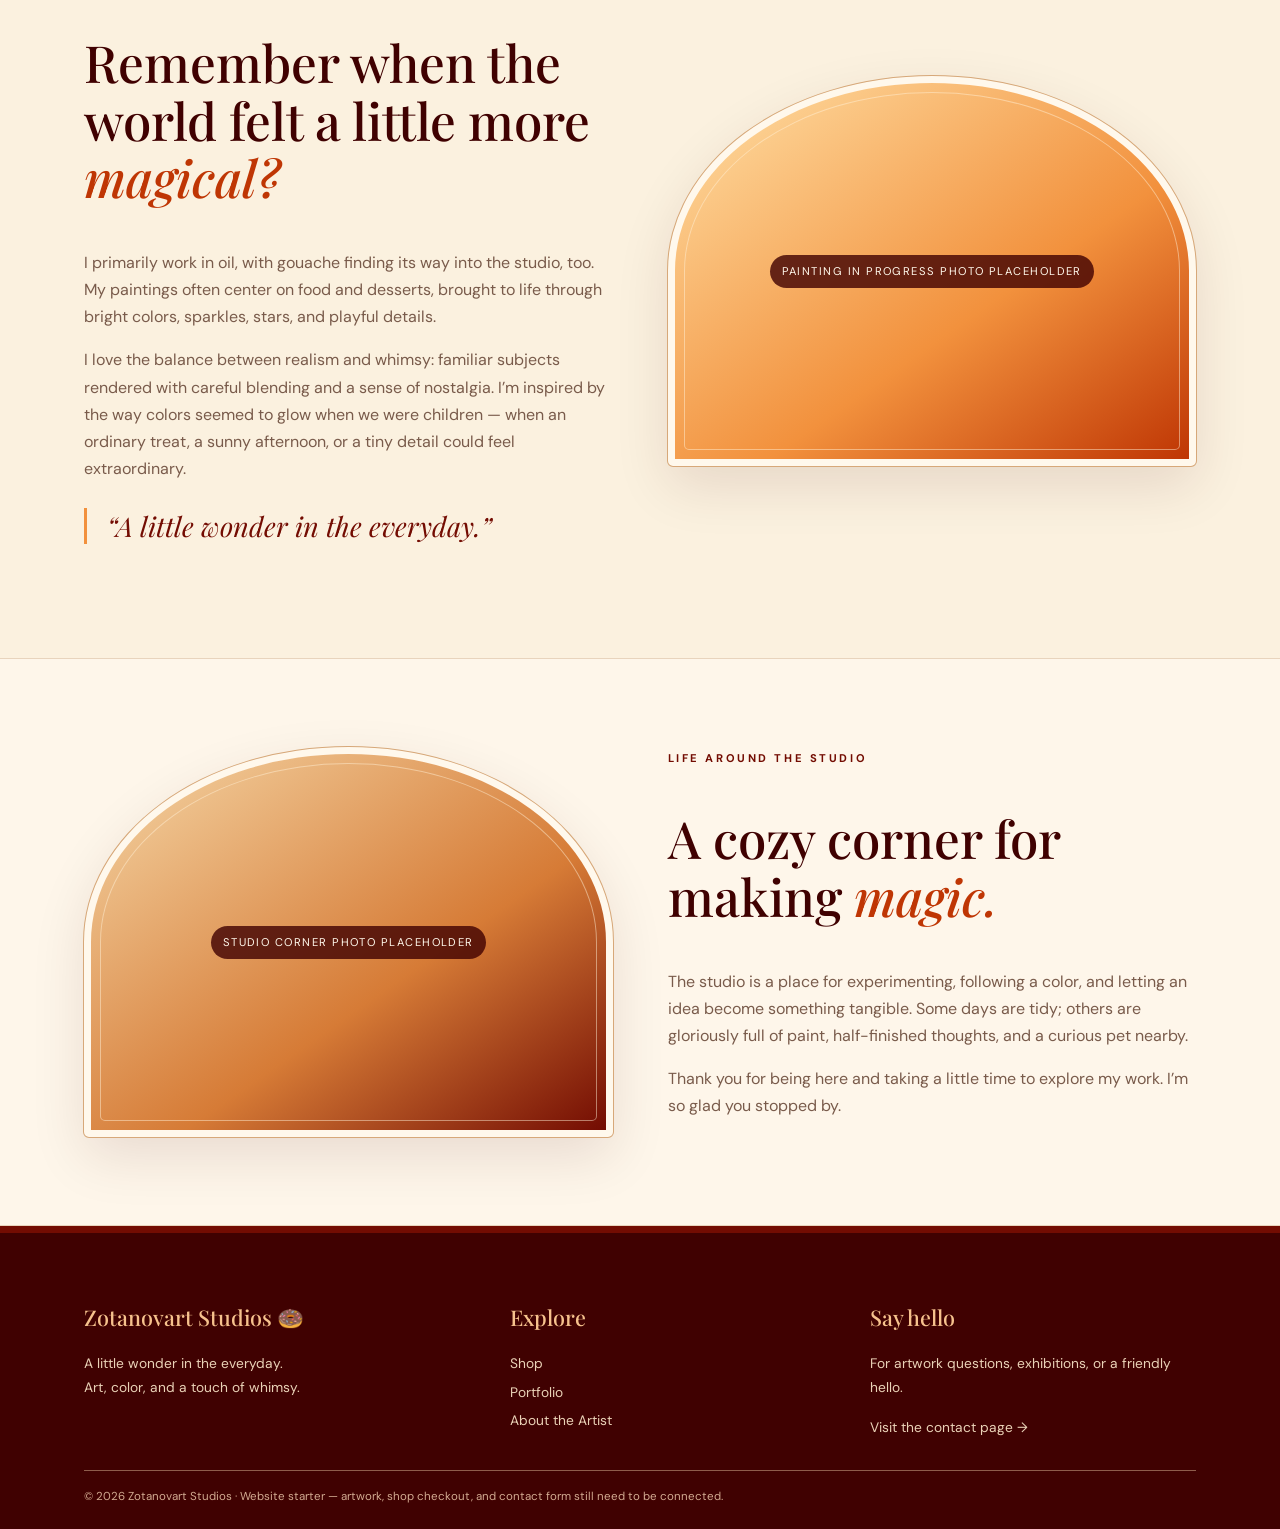
==== commit 7c3066cc: "Add artist portrait to About page" ====
--- a/about.html
+++ b/about.html
@@ -1 +1 @@
-<!doctype html><html lang="en"><head><meta charset="utf-8"><meta name="viewport" content="width=device-width,initial-scale=1"><meta name="description" content="Zotanovart Studios — whimsical art inspired by color, nostalgia, and the everyday."><title>About the Artist | Zotanovart Studios</title><link rel="preconnect" href="https://fonts.googleapis.com"><link rel="preconnect" href="https://fonts.gstatic.com" crossorigin><link rel="stylesheet" href="styles.css"></head><body><div class="announcement">Art, color & a little Mediterranean daydream</div><header class="site-header"><div class="nav-wrap"><a class="brand" href="index.html" aria-label="Zotanovart Studios home"><img class="brand-logo" src="assets/zotanovart-logo.svg" alt="Zotanovart Studios"></a><nav><a class="" href="index.html">Home</a><a class="active" href="about.html">About the Artist</a><a class="" href="shop.html">Shop</a><a class="" href="portfolio.html">Portfolio</a><a class="" href="events.html">Upcoming Events</a><a class="" href="contact.html">Contact</a></nav></div></header><main><section class="page-hero"><div class="eyebrow">The person behind the paint</div><h1 class="display">About the <em>artist.</em></h1><p>A little introduction, a little studio daydream, and the things that inspire the work.</p><div class="ornament">🍩　✨　🍩　✨</div></section><section class="section paper"><div class="container two-col"><div class="photo rose"><span>Artist portrait photo placeholder</span></div><div class="copy"><div class="eyebrow">Hello, I’m Skye</div><h2>Artist, daydreamer, collector of <em>little joys.</em></h2><p>I’m Skye, the artist behind Zotanovart Studios. I’m lovingly married to my husband, Tim.</p><p>At home, I’m kept company by our two cats, Loki (also known as Turkey) and Kiko, and our dog, Thor.</p><p>When I’m not painting, I’m usually working full time, spending time with my favorite people and pets, or finding inspiration in the colorful details of everyday life.</p><p>Making art is one of my favorite ways to slow down and bring a little more wonder into the world.</p></div></div></section><section class="section"><div class="container two-col"><div class="copy"><div class="eyebrow">The creative philosophy</div><h2>Remember when the world felt a little more <em>magical?</em></h2><p>I primarily work in oil, with gouache finding its way into the studio, too. My paintings often center on food and desserts, brought to life through bright colors, sparkles, stars, and playful details.</p><p>I love the balance between realism and whimsy: familiar subjects rendered with careful blending and a sense of nostalgia. I’m inspired by the way colors seemed to glow when we were children — when an ordinary treat, a sunny afternoon, or a tiny detail could feel extraordinary.</p><div class="quote">“A little wonder in the everyday.”</div></div><div class="photo lemon"><span>Painting in progress photo placeholder</span></div></div></section><section class="section paper"><div class="container two-col"><div class="photo olive"><span>Studio corner photo placeholder</span></div><div class="copy"><div class="eyebrow">Life around the studio</div><h2>A cozy corner for making <em>magic.</em></h2><p>The studio is a place for experimenting, following a color, and letting an idea become something tangible. Some days are tidy; others are gloriously full of paint, half-finished thoughts, and a curious pet nearby.</p><p>Thank you for being here and taking a little time to explore my work. I’m so glad you stopped by.</p></div></div></section></main><footer class="footer"><div class="container"><div class="footer-grid"><div><h3>Zotanovart Studios 🍩</h3><p>A little wonder in the everyday.<br>Art, color, and a touch of whimsy.</p></div><div><h3>Explore</h3><div class="footer-links"><a href="shop.html">Shop</a><a href="portfolio.html">Portfolio</a><a href="about.html">About the Artist</a></div></div><div><h3>Say hello</h3><p>For artwork questions, exhibitions, or a friendly hello.</p><a href="contact.html">Visit the contact page →</a></div></div><div class="copyright">© 2026 Zotanovart Studios · Website starter — artwork, shop checkout, and contact form still need to be connected.</div></div></footer></body></html>+<!doctype html><html lang="en"><head><meta charset="utf-8"><meta name="viewport" content="width=device-width,initial-scale=1"><meta name="description" content="Zotanovart Studios — whimsical art inspired by color, nostalgia, and the everyday."><title>About the Artist | Zotanovart Studios</title><link rel="preconnect" href="https://fonts.googleapis.com"><link rel="preconnect" href="https://fonts.gstatic.com" crossorigin><link rel="stylesheet" href="styles.css"></head><body><div class="announcement">Art, color & a little Mediterranean daydream</div><header class="site-header"><div class="nav-wrap"><a class="brand" href="index.html" aria-label="Zotanovart Studios home"><img class="brand-logo" src="assets/zotanovart-logo.svg" alt="Zotanovart Studios"></a><nav><a class="" href="index.html">Home</a><a class="active" href="about.html">About the Artist</a><a class="" href="shop.html">Shop</a><a class="" href="portfolio.html">Portfolio</a><a class="" href="events.html">Upcoming Events</a><a class="" href="contact.html">Contact</a></nav></div></header><main><section class="page-hero"><div class="eyebrow">The person behind the paint</div><h1 class="display">About the <em>artist.</em></h1><p>A little introduction, a little studio daydream, and the things that inspire the work.</p><div class="ornament">🍩　✨　🍩　✨</div></section><section class="section paper"><div class="container two-col"><div class="photo rose artist-portrait"><img src="assets/1000014909.jpg" alt="Skye, the artist behind Zotanovart Studios"></div><div class="copy"><div class="eyebrow">Hello, I’m Skye</div><h2>Artist, daydreamer, collector of <em>little joys.</em></h2><p>I’m Skye, the artist behind Zotanovart Studios. I’m lovingly married to my husband, Tim.</p><p>At home, I’m kept company by our two cats, Loki (also known as Turkey) and Kiko, and our dog, Thor.</p><p>When I’m not painting, I’m usually working full time, spending time with my favorite people and pets, or finding inspiration in the colorful details of everyday life.</p><p>Making art is one of my favorite ways to slow down and bring a little more wonder into the world.</p></div></div></section><section class="section"><div class="container two-col"><div class="copy"><div class="eyebrow">The creative philosophy</div><h2>Remember when the world felt a little more <em>magical?</em></h2><p>I primarily work in oil, with gouache finding its way into the studio, too. My paintings often center on food and desserts, brought to life through bright colors, sparkles, stars, and playful details.</p><p>I love the balance between realism and whimsy: familiar subjects rendered with careful blending and a sense of nostalgia. I’m inspired by the way colors seemed to glow when we were children — when an ordinary treat, a sunny afternoon, or a tiny detail could feel extraordinary.</p><div class="quote">“A little wonder in the everyday.”</div></div><div class="photo lemon"><span>Painting in progress photo placeholder</span></div></div></section><section class="section paper"><div class="container two-col"><div class="photo olive"><span>Studio corner photo placeholder</span></div><div class="copy"><div class="eyebrow">Life around the studio</div><h2>A cozy corner for making <em>magic.</em></h2><p>The studio is a place for experimenting, following a color, and letting an idea become something tangible. Some days are tidy; others are gloriously full of paint, half-finished thoughts, and a curious pet nearby.</p><p>Thank you for being here and taking a little time to explore my work. I’m so glad you stopped by.</p></div></div></section></main><footer class="footer"><div class="container"><div class="footer-grid"><div><h3>Zotanovart Studios 🍩</h3><p>A little wonder in the everyday.<br>Art, color, and a touch of whimsy.</p></div><div><h3>Explore</h3><div class="footer-links"><a href="shop.html">Shop</a><a href="portfolio.html">Portfolio</a><a href="about.html">About the Artist</a></div></div><div><h3>Say hello</h3><p>For artwork questions, exhibitions, or a friendly hello.</p><a href="contact.html">Visit the contact page →</a></div></div><div class="copyright">© 2026 Zotanovart Studios · Website starter — artwork, shop checkout, and contact form still need to be connected.</div></div></footer></body></html>
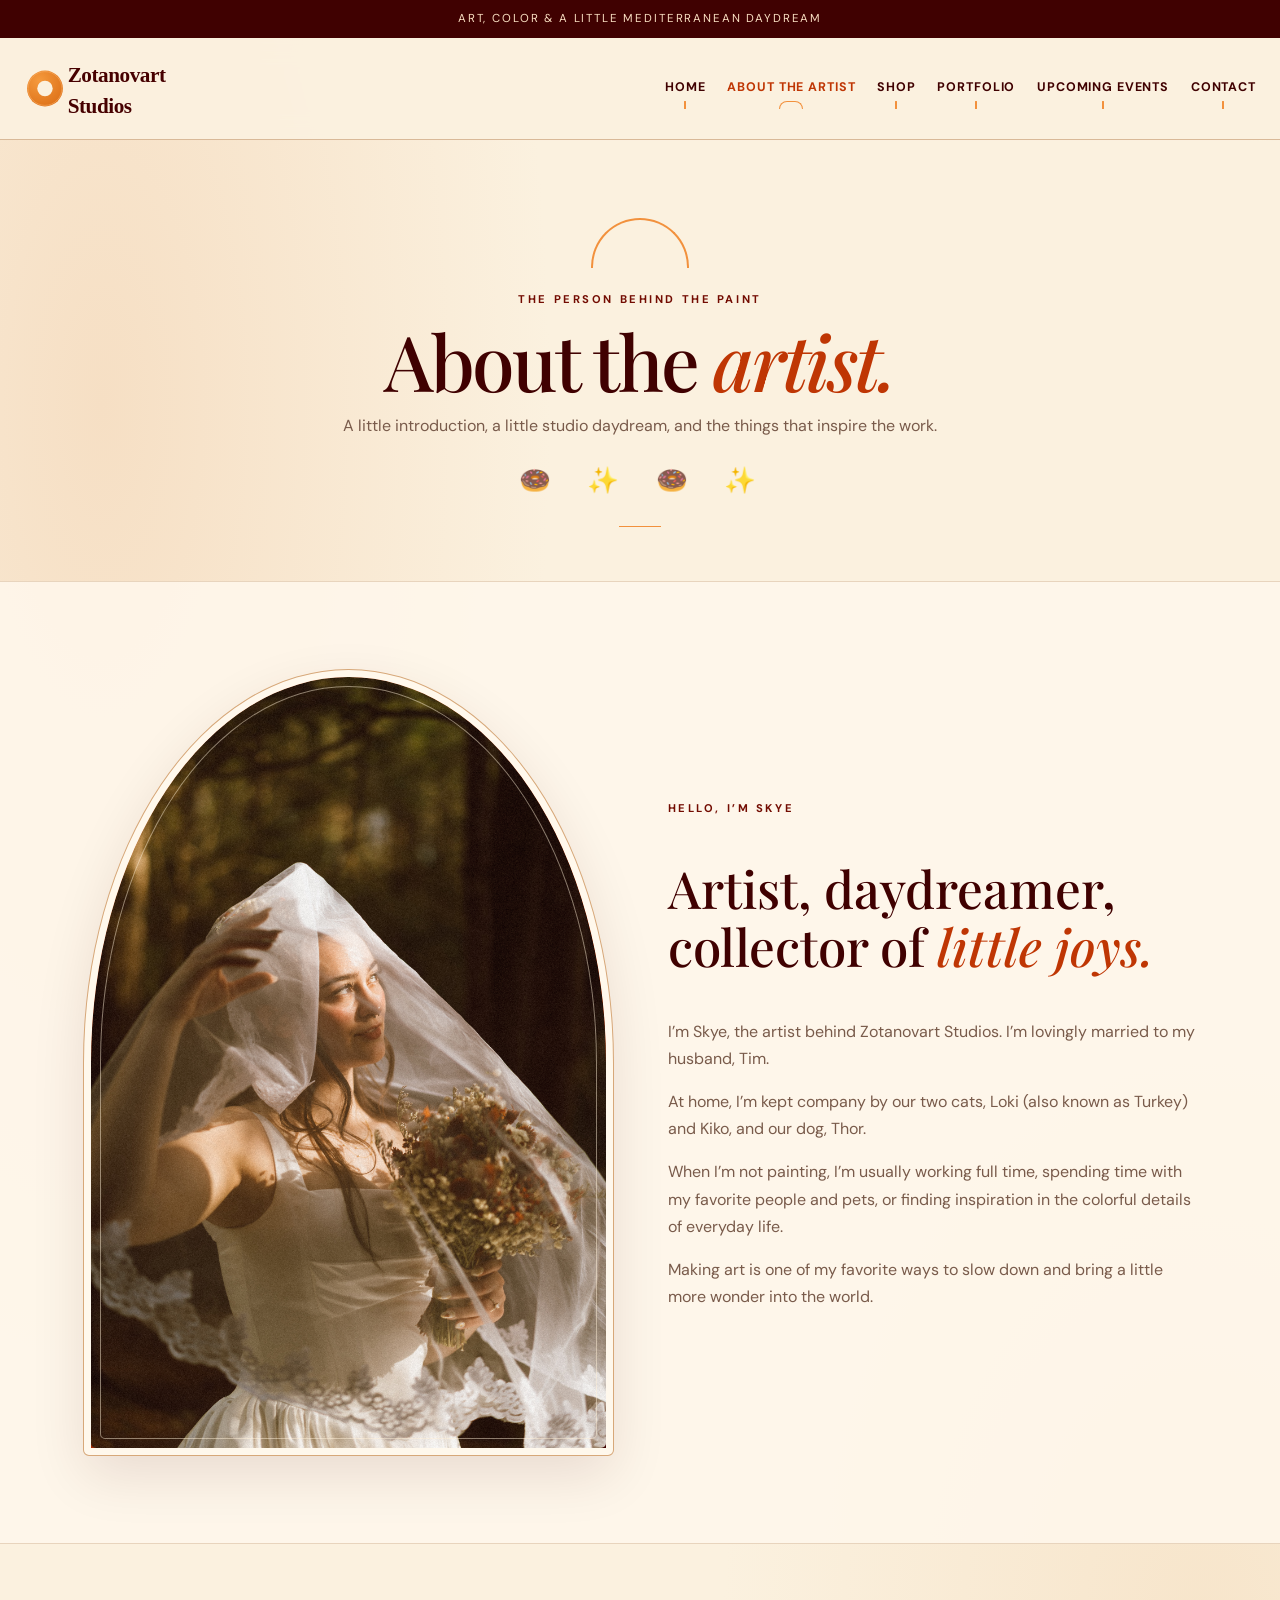
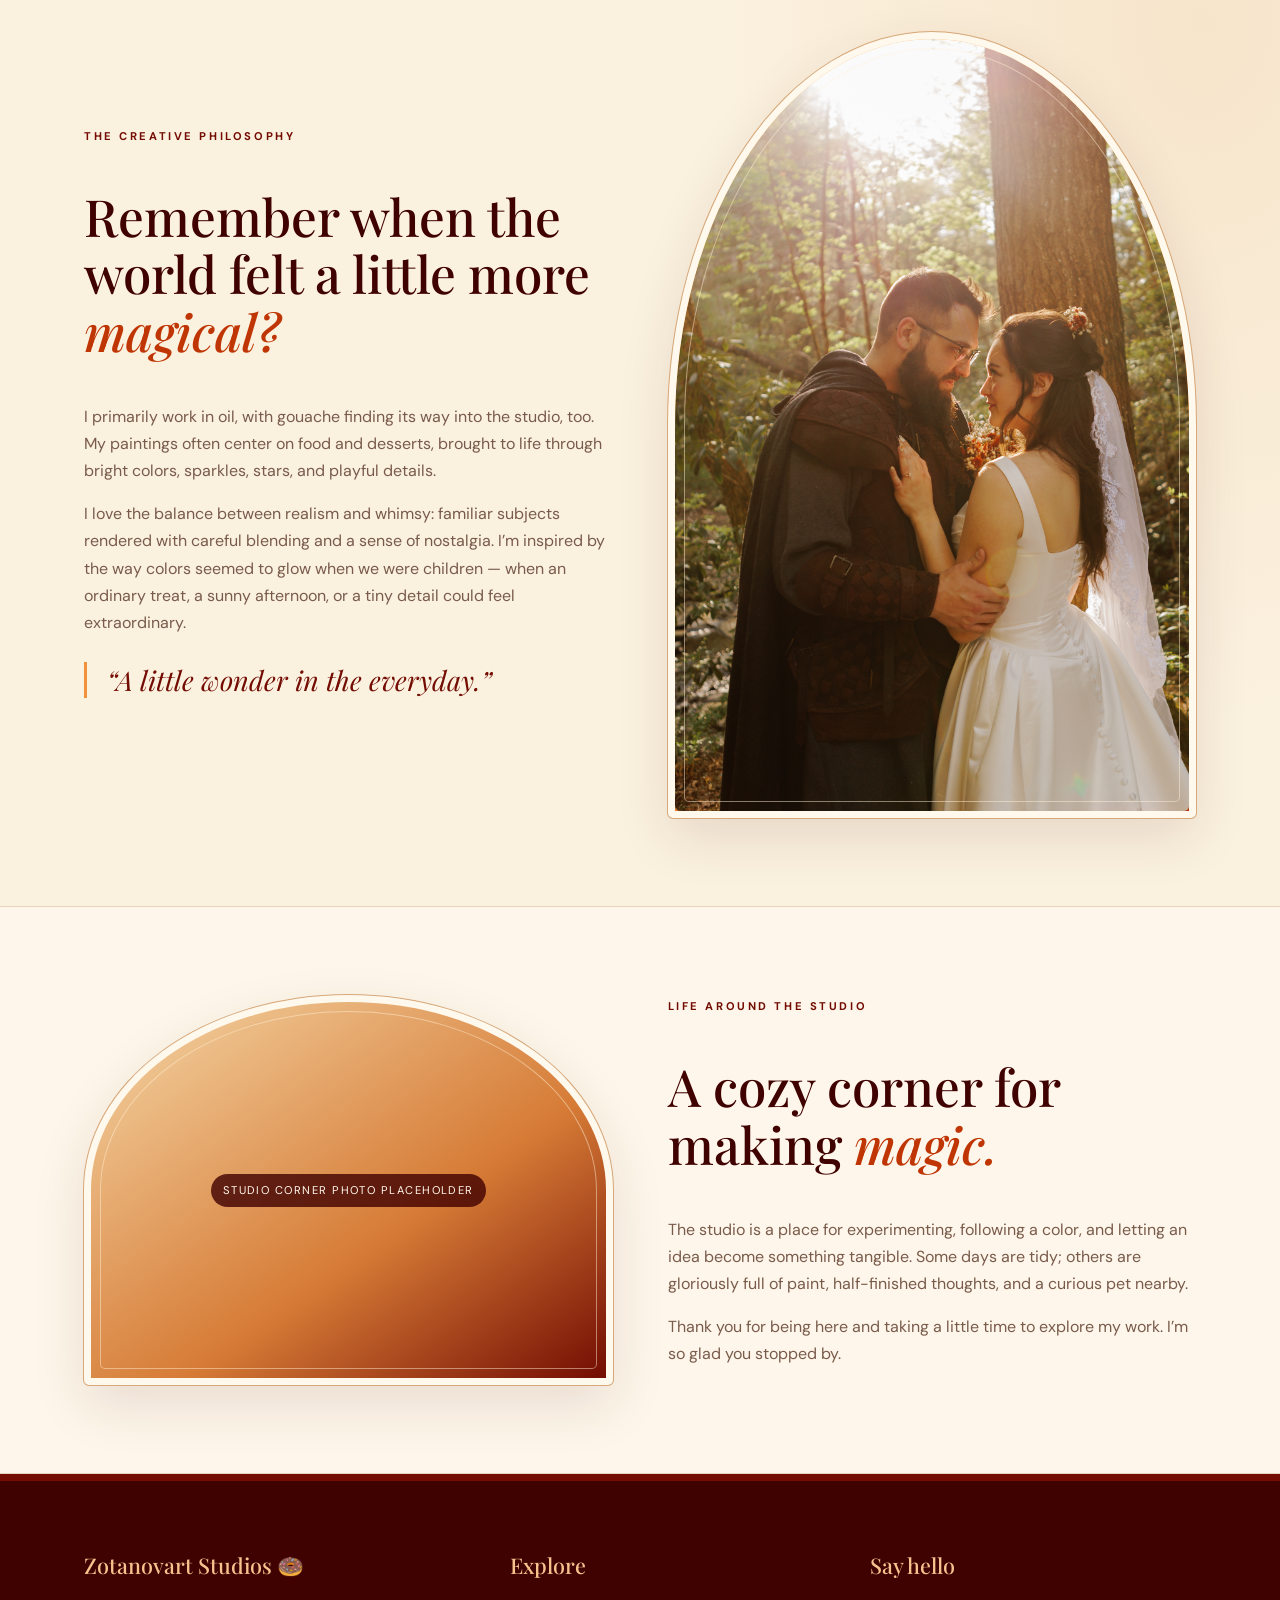
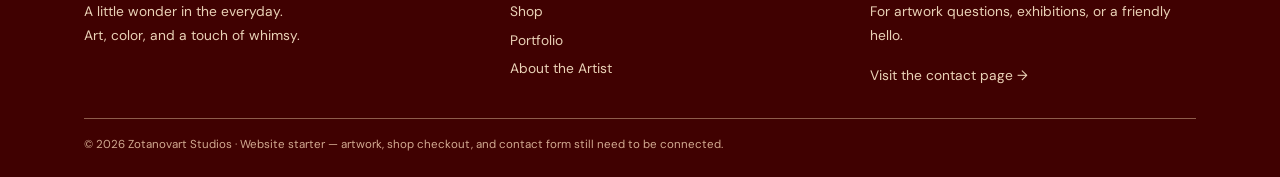
==== commit b7a303fe: "Add second photo to About the Artist page" ====
--- a/about.html
+++ b/about.html
@@ -1 +1 @@
-<!doctype html><html lang="en"><head><meta charset="utf-8"><meta name="viewport" content="width=device-width,initial-scale=1"><meta name="description" content="Zotanovart Studios — whimsical art inspired by color, nostalgia, and the everyday."><title>About the Artist | Zotanovart Studios</title><link rel="preconnect" href="https://fonts.googleapis.com"><link rel="preconnect" href="https://fonts.gstatic.com" crossorigin><link rel="stylesheet" href="styles.css"></head><body><div class="announcement">Art, color & a little Mediterranean daydream</div><header class="site-header"><div class="nav-wrap"><a class="brand" href="index.html" aria-label="Zotanovart Studios home"><img class="brand-logo" src="assets/zotanovart-logo.svg" alt="Zotanovart Studios"></a><nav><a class="" href="index.html">Home</a><a class="active" href="about.html">About the Artist</a><a class="" href="shop.html">Shop</a><a class="" href="portfolio.html">Portfolio</a><a class="" href="events.html">Upcoming Events</a><a class="" href="contact.html">Contact</a></nav></div></header><main><section class="page-hero"><div class="eyebrow">The person behind the paint</div><h1 class="display">About the <em>artist.</em></h1><p>A little introduction, a little studio daydream, and the things that inspire the work.</p><div class="ornament">🍩　✨　🍩　✨</div></section><section class="section paper"><div class="container two-col"><div class="photo rose artist-portrait"><img src="assets/1000014909.jpg" alt="Skye, the artist behind Zotanovart Studios"></div><div class="copy"><div class="eyebrow">Hello, I’m Skye</div><h2>Artist, daydreamer, collector of <em>little joys.</em></h2><p>I’m Skye, the artist behind Zotanovart Studios. I’m lovingly married to my husband, Tim.</p><p>At home, I’m kept company by our two cats, Loki (also known as Turkey) and Kiko, and our dog, Thor.</p><p>When I’m not painting, I’m usually working full time, spending time with my favorite people and pets, or finding inspiration in the colorful details of everyday life.</p><p>Making art is one of my favorite ways to slow down and bring a little more wonder into the world.</p></div></div></section><section class="section"><div class="container two-col"><div class="copy"><div class="eyebrow">The creative philosophy</div><h2>Remember when the world felt a little more <em>magical?</em></h2><p>I primarily work in oil, with gouache finding its way into the studio, too. My paintings often center on food and desserts, brought to life through bright colors, sparkles, stars, and playful details.</p><p>I love the balance between realism and whimsy: familiar subjects rendered with careful blending and a sense of nostalgia. I’m inspired by the way colors seemed to glow when we were children — when an ordinary treat, a sunny afternoon, or a tiny detail could feel extraordinary.</p><div class="quote">“A little wonder in the everyday.”</div></div><div class="photo lemon"><span>Painting in progress photo placeholder</span></div></div></section><section class="section paper"><div class="container two-col"><div class="photo olive"><span>Studio corner photo placeholder</span></div><div class="copy"><div class="eyebrow">Life around the studio</div><h2>A cozy corner for making <em>magic.</em></h2><p>The studio is a place for experimenting, following a color, and letting an idea become something tangible. Some days are tidy; others are gloriously full of paint, half-finished thoughts, and a curious pet nearby.</p><p>Thank you for being here and taking a little time to explore my work. I’m so glad you stopped by.</p></div></div></section></main><footer class="footer"><div class="container"><div class="footer-grid"><div><h3>Zotanovart Studios 🍩</h3><p>A little wonder in the everyday.<br>Art, color, and a touch of whimsy.</p></div><div><h3>Explore</h3><div class="footer-links"><a href="shop.html">Shop</a><a href="portfolio.html">Portfolio</a><a href="about.html">About the Artist</a></div></div><div><h3>Say hello</h3><p>For artwork questions, exhibitions, or a friendly hello.</p><a href="contact.html">Visit the contact page →</a></div></div><div class="copyright">© 2026 Zotanovart Studios · Website starter — artwork, shop checkout, and contact form still need to be connected.</div></div></footer></body></html>+<!doctype html><html lang="en"><head><meta charset="utf-8"><meta name="viewport" content="width=device-width,initial-scale=1"><meta name="description" content="Zotanovart Studios — whimsical art inspired by color, nostalgia, and the everyday."><title>About the Artist | Zotanovart Studios</title><link rel="preconnect" href="https://fonts.googleapis.com"><link rel="preconnect" href="https://fonts.gstatic.com" crossorigin><link rel="stylesheet" href="styles.css"></head><body><div class="announcement">Art, color & a little Mediterranean daydream</div><header class="site-header"><div class="nav-wrap"><a class="brand" href="index.html" aria-label="Zotanovart Studios home"><img class="brand-logo" src="assets/zotanovart-logo.svg" alt="Zotanovart Studios"></a><nav><a class="" href="index.html">Home</a><a class="active" href="about.html">About the Artist</a><a class="" href="shop.html">Shop</a><a class="" href="portfolio.html">Portfolio</a><a class="" href="events.html">Upcoming Events</a><a class="" href="contact.html">Contact</a></nav></div></header><main><section class="page-hero"><div class="eyebrow">The person behind the paint</div><h1 class="display">About the <em>artist.</em></h1><p>A little introduction, a little studio daydream, and the things that inspire the work.</p><div class="ornament">🍩　✨　🍩　✨</div></section><section class="section paper"><div class="container two-col"><div class="photo rose artist-portrait"><img src="assets/1000014909.jpg" alt="Skye, the artist behind Zotanovart Studios"></div><div class="copy"><div class="eyebrow">Hello, I’m Skye</div><h2>Artist, daydreamer, collector of <em>little joys.</em></h2><p>I’m Skye, the artist behind Zotanovart Studios. I’m lovingly married to my husband, Tim.</p><p>At home, I’m kept company by our two cats, Loki (also known as Turkey) and Kiko, and our dog, Thor.</p><p>When I’m not painting, I’m usually working full time, spending time with my favorite people and pets, or finding inspiration in the colorful details of everyday life.</p><p>Making art is one of my favorite ways to slow down and bring a little more wonder into the world.</p></div></div></section><section class="section"><div class="container two-col"><div class="copy"><div class="eyebrow">The creative philosophy</div><h2>Remember when the world felt a little more <em>magical?</em></h2><p>I primarily work in oil, with gouache finding its way into the studio, too. My paintings often center on food and desserts, brought to life through bright colors, sparkles, stars, and playful details.</p><p>I love the balance between realism and whimsy: familiar subjects rendered with careful blending and a sense of nostalgia. I’m inspired by the way colors seemed to glow when we were children — when an ordinary treat, a sunny afternoon, or a tiny detail could feel extraordinary.</p><div class="quote">“A little wonder in the everyday.”</div></div><div class="photo lemon artist-portrait"><img src="assets/1000015495.jpg" alt="A glimpse of Skye’s creative work at the studio"></div></div></section><section class="section paper"><div class="container two-col"><div class="photo olive"><span>Studio corner photo placeholder</span></div><div class="copy"><div class="eyebrow">Life around the studio</div><h2>A cozy corner for making <em>magic.</em></h2><p>The studio is a place for experimenting, following a color, and letting an idea become something tangible. Some days are tidy; others are gloriously full of paint, half-finished thoughts, and a curious pet nearby.</p><p>Thank you for being here and taking a little time to explore my work. I’m so glad you stopped by.</p></div></div></section></main><footer class="footer"><div class="container"><div class="footer-grid"><div><h3>Zotanovart Studios 🍩</h3><p>A little wonder in the everyday.<br>Art, color, and a touch of whimsy.</p></div><div><h3>Explore</h3><div class="footer-links"><a href="shop.html">Shop</a><a href="portfolio.html">Portfolio</a><a href="about.html">About the Artist</a></div></div><div><h3>Say hello</h3><p>For artwork questions, exhibitions, or a friendly hello.</p><a href="contact.html">Visit the contact page →</a></div></div><div class="copyright">© 2026 Zotanovart Studios · Website starter — artwork, shop checkout, and contact form still need to be connected.</div></div></footer></body></html>
--- a/styles.css
+++ b/styles.css
@@ -90,6 +90,8 @@
   border:7px solid var(--paper);outline:1px solid #d7a879;
   border-radius:50% 50% 5px 5px;box-shadow:0 20px 55px var(--shadow);
 }
+.photo.artist-portrait{min-height:0;padding:0;display:block;overflow:hidden;background:var(--paper)}
+.photo.artist-portrait img{display:block;width:100%;height:auto;border-radius:inherit}
 .photo:after{
   content:"";position:absolute;inset:9px;border:1px solid #fff1d77a;
   border-radius:inherit;pointer-events:none;
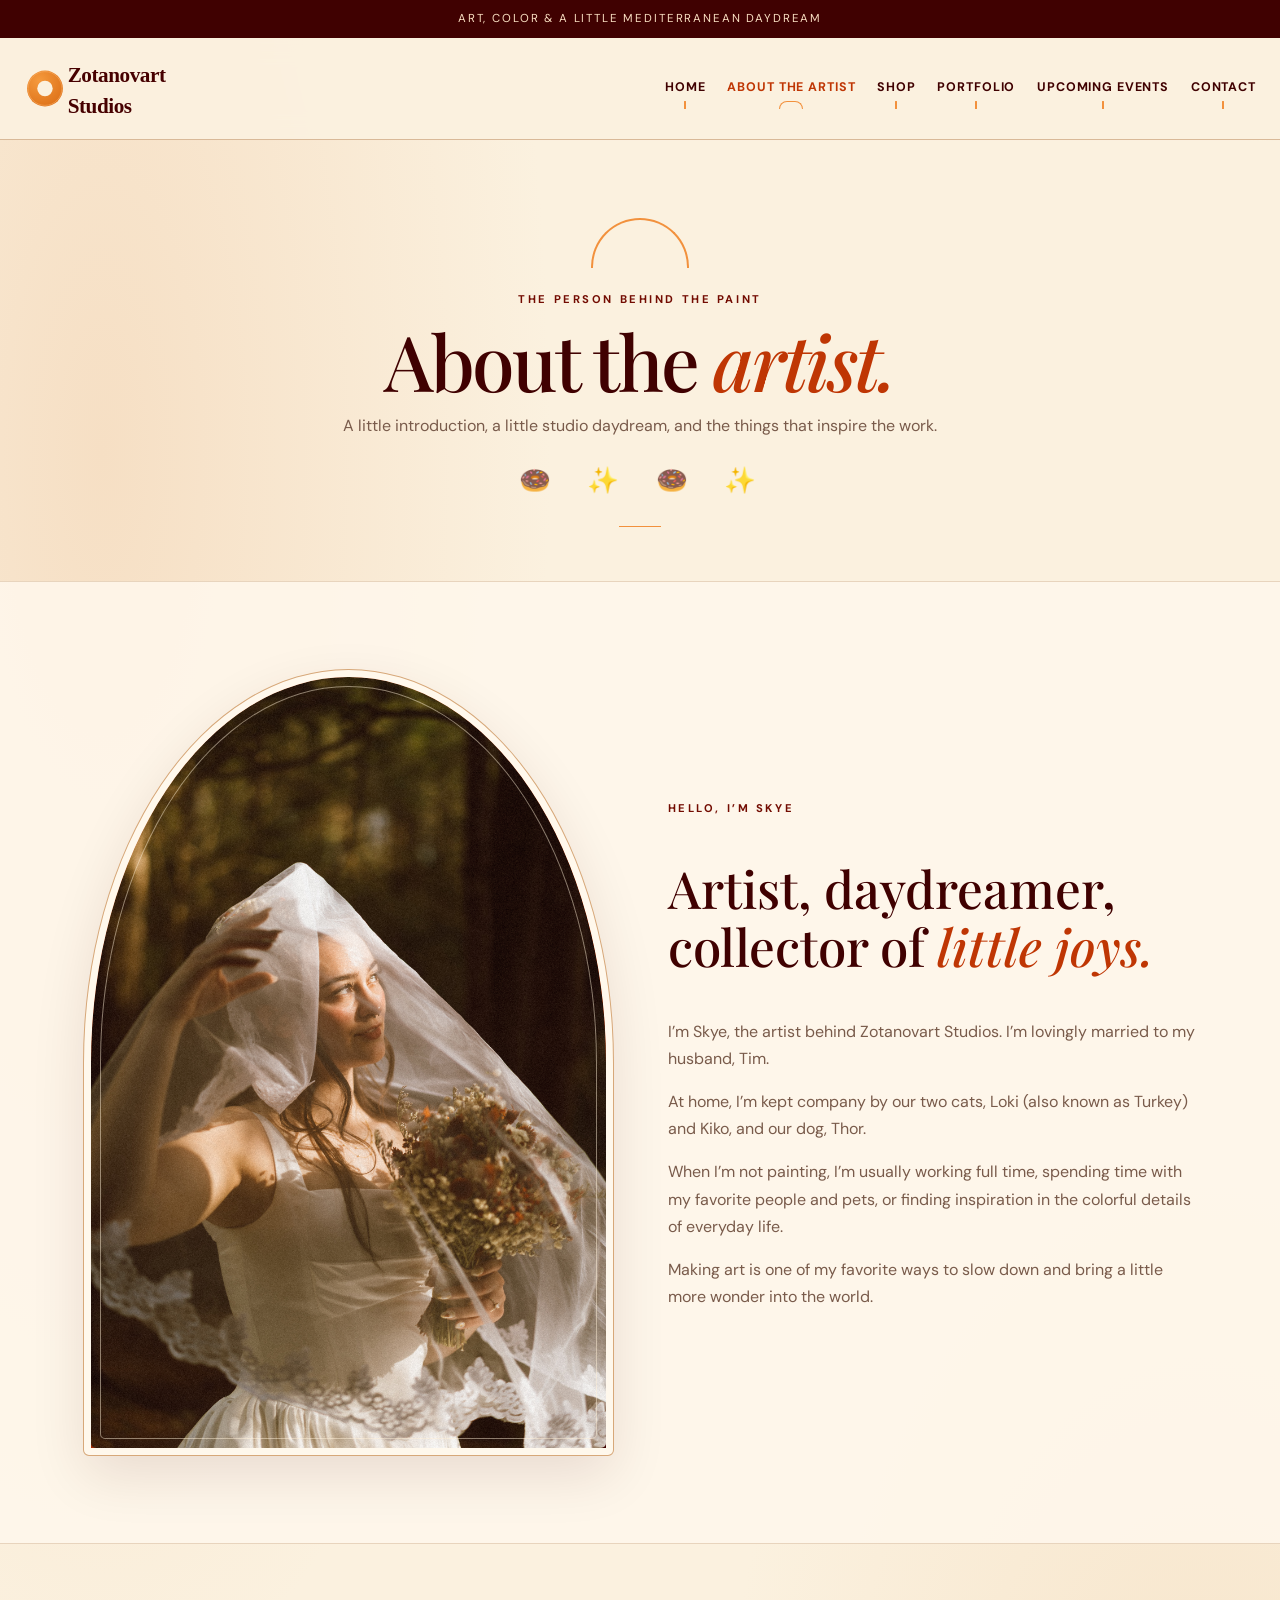
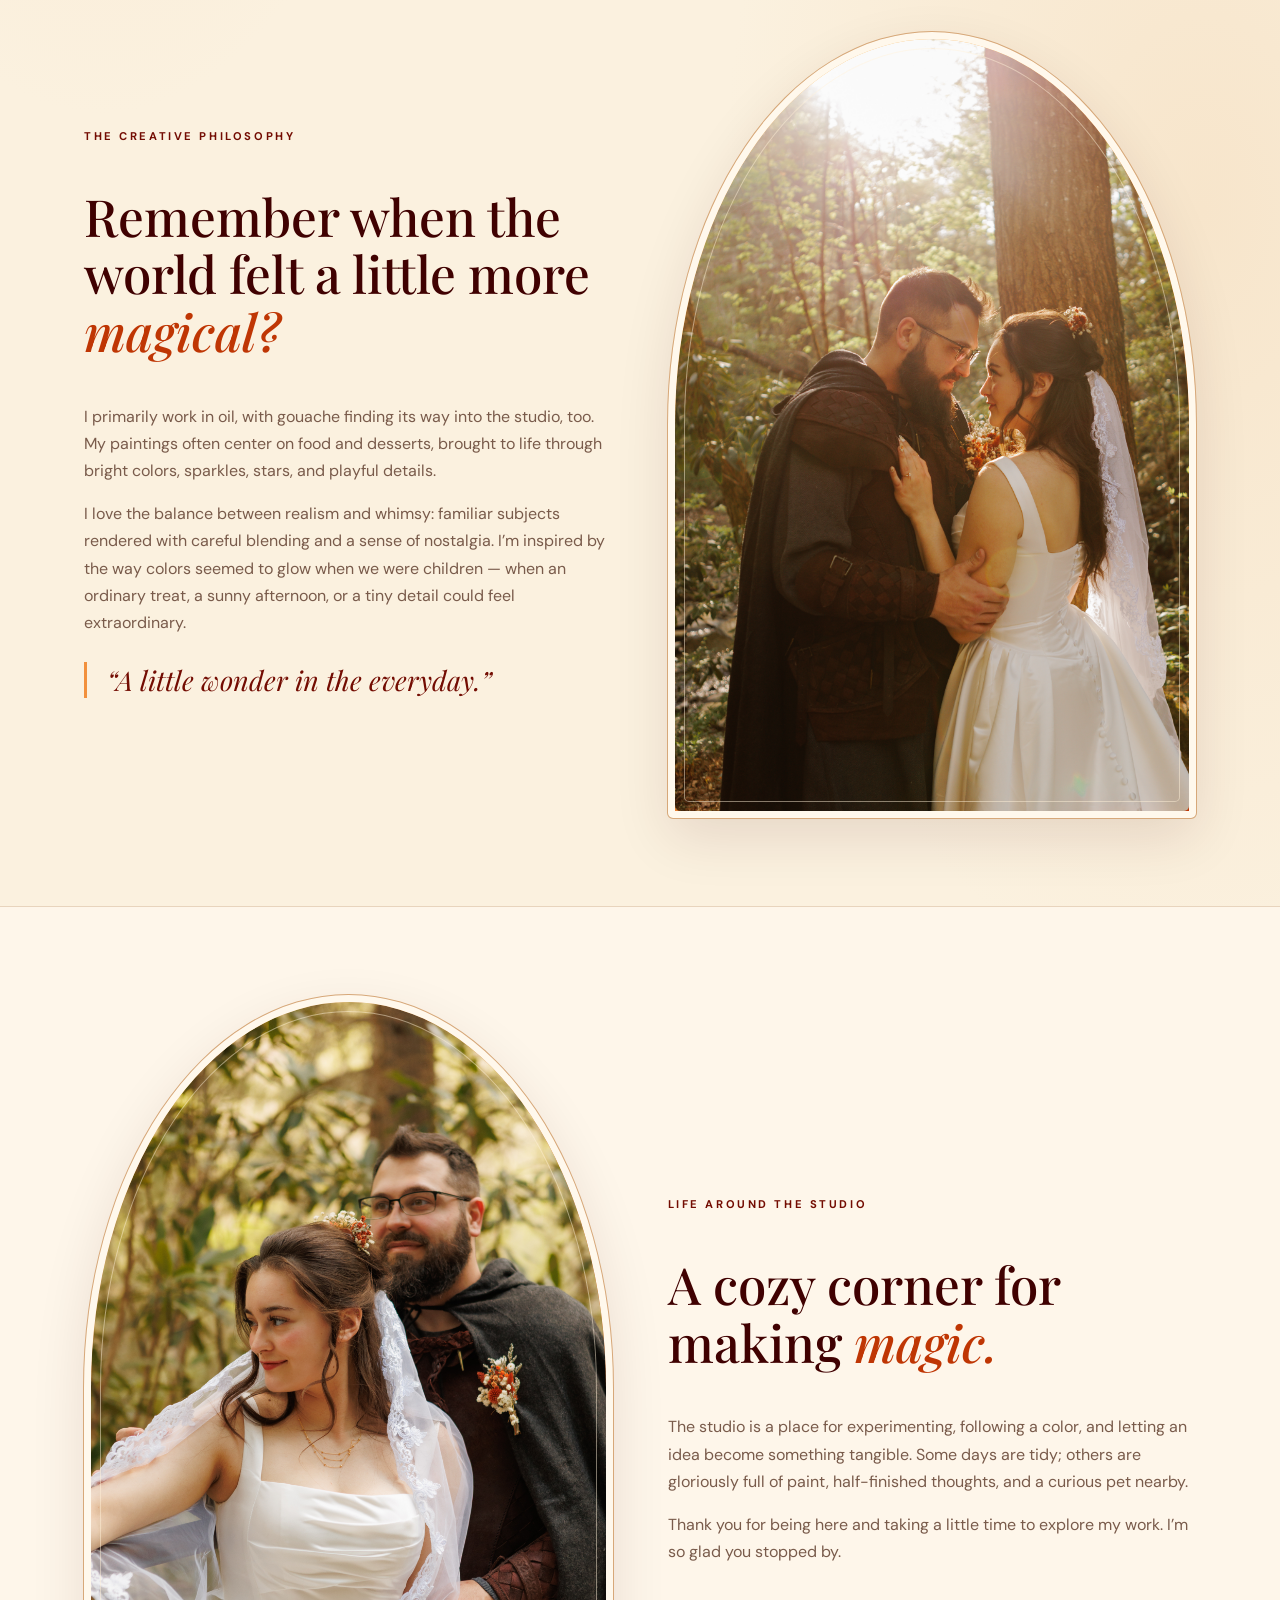
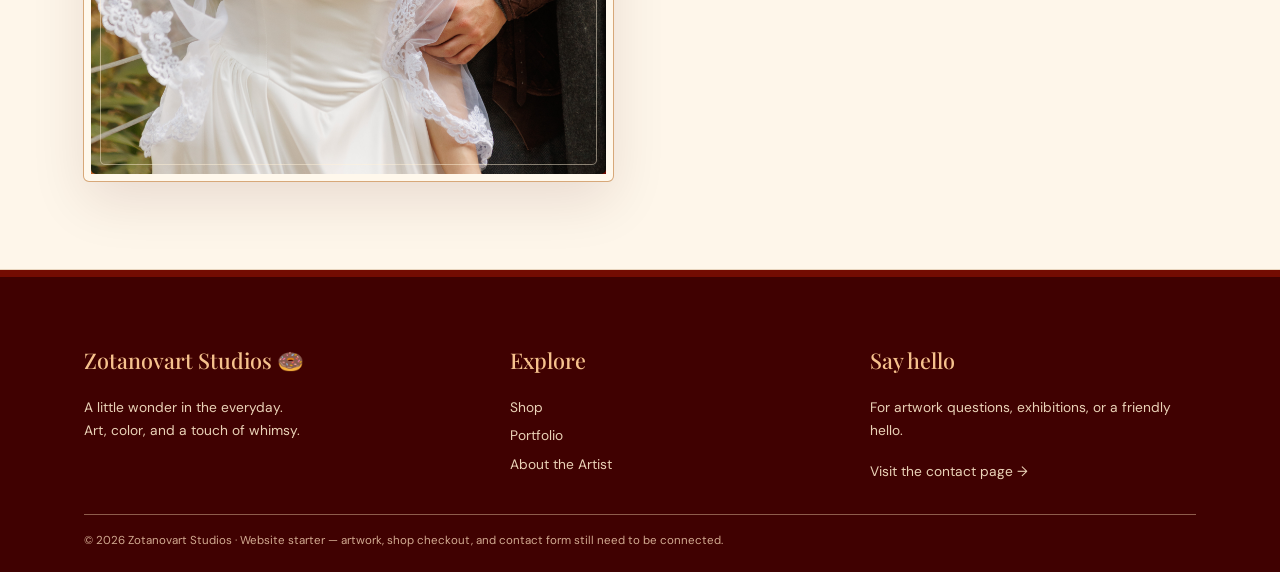
==== commit 47a75634: "Add third photo to About the Artist page" ====
--- a/about.html
+++ b/about.html
@@ -1 +1 @@
-<!doctype html><html lang="en"><head><meta charset="utf-8"><meta name="viewport" content="width=device-width,initial-scale=1"><meta name="description" content="Zotanovart Studios — whimsical art inspired by color, nostalgia, and the everyday."><title>About the Artist | Zotanovart Studios</title><link rel="preconnect" href="https://fonts.googleapis.com"><link rel="preconnect" href="https://fonts.gstatic.com" crossorigin><link rel="stylesheet" href="styles.css"></head><body><div class="announcement">Art, color & a little Mediterranean daydream</div><header class="site-header"><div class="nav-wrap"><a class="brand" href="index.html" aria-label="Zotanovart Studios home"><img class="brand-logo" src="assets/zotanovart-logo.svg" alt="Zotanovart Studios"></a><nav><a class="" href="index.html">Home</a><a class="active" href="about.html">About the Artist</a><a class="" href="shop.html">Shop</a><a class="" href="portfolio.html">Portfolio</a><a class="" href="events.html">Upcoming Events</a><a class="" href="contact.html">Contact</a></nav></div></header><main><section class="page-hero"><div class="eyebrow">The person behind the paint</div><h1 class="display">About the <em>artist.</em></h1><p>A little introduction, a little studio daydream, and the things that inspire the work.</p><div class="ornament">🍩　✨　🍩　✨</div></section><section class="section paper"><div class="container two-col"><div class="photo rose artist-portrait"><img src="assets/1000014909.jpg" alt="Skye, the artist behind Zotanovart Studios"></div><div class="copy"><div class="eyebrow">Hello, I’m Skye</div><h2>Artist, daydreamer, collector of <em>little joys.</em></h2><p>I’m Skye, the artist behind Zotanovart Studios. I’m lovingly married to my husband, Tim.</p><p>At home, I’m kept company by our two cats, Loki (also known as Turkey) and Kiko, and our dog, Thor.</p><p>When I’m not painting, I’m usually working full time, spending time with my favorite people and pets, or finding inspiration in the colorful details of everyday life.</p><p>Making art is one of my favorite ways to slow down and bring a little more wonder into the world.</p></div></div></section><section class="section"><div class="container two-col"><div class="copy"><div class="eyebrow">The creative philosophy</div><h2>Remember when the world felt a little more <em>magical?</em></h2><p>I primarily work in oil, with gouache finding its way into the studio, too. My paintings often center on food and desserts, brought to life through bright colors, sparkles, stars, and playful details.</p><p>I love the balance between realism and whimsy: familiar subjects rendered with careful blending and a sense of nostalgia. I’m inspired by the way colors seemed to glow when we were children — when an ordinary treat, a sunny afternoon, or a tiny detail could feel extraordinary.</p><div class="quote">“A little wonder in the everyday.”</div></div><div class="photo lemon artist-portrait"><img src="assets/1000015495.jpg" alt="A glimpse of Skye’s creative work at the studio"></div></div></section><section class="section paper"><div class="container two-col"><div class="photo olive"><span>Studio corner photo placeholder</span></div><div class="copy"><div class="eyebrow">Life around the studio</div><h2>A cozy corner for making <em>magic.</em></h2><p>The studio is a place for experimenting, following a color, and letting an idea become something tangible. Some days are tidy; others are gloriously full of paint, half-finished thoughts, and a curious pet nearby.</p><p>Thank you for being here and taking a little time to explore my work. I’m so glad you stopped by.</p></div></div></section></main><footer class="footer"><div class="container"><div class="footer-grid"><div><h3>Zotanovart Studios 🍩</h3><p>A little wonder in the everyday.<br>Art, color, and a touch of whimsy.</p></div><div><h3>Explore</h3><div class="footer-links"><a href="shop.html">Shop</a><a href="portfolio.html">Portfolio</a><a href="about.html">About the Artist</a></div></div><div><h3>Say hello</h3><p>For artwork questions, exhibitions, or a friendly hello.</p><a href="contact.html">Visit the contact page →</a></div></div><div class="copyright">© 2026 Zotanovart Studios · Website starter — artwork, shop checkout, and contact form still need to be connected.</div></div></footer></body></html>+<!doctype html><html lang="en"><head><meta charset="utf-8"><meta name="viewport" content="width=device-width,initial-scale=1"><meta name="description" content="Zotanovart Studios — whimsical art inspired by color, nostalgia, and the everyday."><title>About the Artist | Zotanovart Studios</title><link rel="preconnect" href="https://fonts.googleapis.com"><link rel="preconnect" href="https://fonts.gstatic.com" crossorigin><link rel="stylesheet" href="styles.css"></head><body><div class="announcement">Art, color & a little Mediterranean daydream</div><header class="site-header"><div class="nav-wrap"><a class="brand" href="index.html" aria-label="Zotanovart Studios home"><img class="brand-logo" src="assets/zotanovart-logo.svg" alt="Zotanovart Studios"></a><nav><a class="" href="index.html">Home</a><a class="active" href="about.html">About the Artist</a><a class="" href="shop.html">Shop</a><a class="" href="portfolio.html">Portfolio</a><a class="" href="events.html">Upcoming Events</a><a class="" href="contact.html">Contact</a></nav></div></header><main><section class="page-hero"><div class="eyebrow">The person behind the paint</div><h1 class="display">About the <em>artist.</em></h1><p>A little introduction, a little studio daydream, and the things that inspire the work.</p><div class="ornament">🍩　✨　🍩　✨</div></section><section class="section paper"><div class="container two-col"><div class="photo rose artist-portrait"><img src="assets/1000014909.jpg" alt="Skye, the artist behind Zotanovart Studios"></div><div class="copy"><div class="eyebrow">Hello, I’m Skye</div><h2>Artist, daydreamer, collector of <em>little joys.</em></h2><p>I’m Skye, the artist behind Zotanovart Studios. I’m lovingly married to my husband, Tim.</p><p>At home, I’m kept company by our two cats, Loki (also known as Turkey) and Kiko, and our dog, Thor.</p><p>When I’m not painting, I’m usually working full time, spending time with my favorite people and pets, or finding inspiration in the colorful details of everyday life.</p><p>Making art is one of my favorite ways to slow down and bring a little more wonder into the world.</p></div></div></section><section class="section"><div class="container two-col"><div class="copy"><div class="eyebrow">The creative philosophy</div><h2>Remember when the world felt a little more <em>magical?</em></h2><p>I primarily work in oil, with gouache finding its way into the studio, too. My paintings often center on food and desserts, brought to life through bright colors, sparkles, stars, and playful details.</p><p>I love the balance between realism and whimsy: familiar subjects rendered with careful blending and a sense of nostalgia. I’m inspired by the way colors seemed to glow when we were children — when an ordinary treat, a sunny afternoon, or a tiny detail could feel extraordinary.</p><div class="quote">“A little wonder in the everyday.”</div></div><div class="photo lemon artist-portrait"><img src="assets/1000015495.jpg" alt="A glimpse of Skye’s creative work at the studio"></div></div></section><section class="section paper"><div class="container two-col"><div class="photo olive artist-portrait"><img src="assets/1000015454.jpg" alt="A view of Skye’s studio and creative space"></div><div class="copy"><div class="eyebrow">Life around the studio</div><h2>A cozy corner for making <em>magic.</em></h2><p>The studio is a place for experimenting, following a color, and letting an idea become something tangible. Some days are tidy; others are gloriously full of paint, half-finished thoughts, and a curious pet nearby.</p><p>Thank you for being here and taking a little time to explore my work. I’m so glad you stopped by.</p></div></div></section></main><footer class="footer"><div class="container"><div class="footer-grid"><div><h3>Zotanovart Studios 🍩</h3><p>A little wonder in the everyday.<br>Art, color, and a touch of whimsy.</p></div><div><h3>Explore</h3><div class="footer-links"><a href="shop.html">Shop</a><a href="portfolio.html">Portfolio</a><a href="about.html">About the Artist</a></div></div><div><h3>Say hello</h3><p>For artwork questions, exhibitions, or a friendly hello.</p><a href="contact.html">Visit the contact page →</a></div></div><div class="copyright">© 2026 Zotanovart Studios · Website starter — artwork, shop checkout, and contact form still need to be connected.</div></div></footer></body></html>
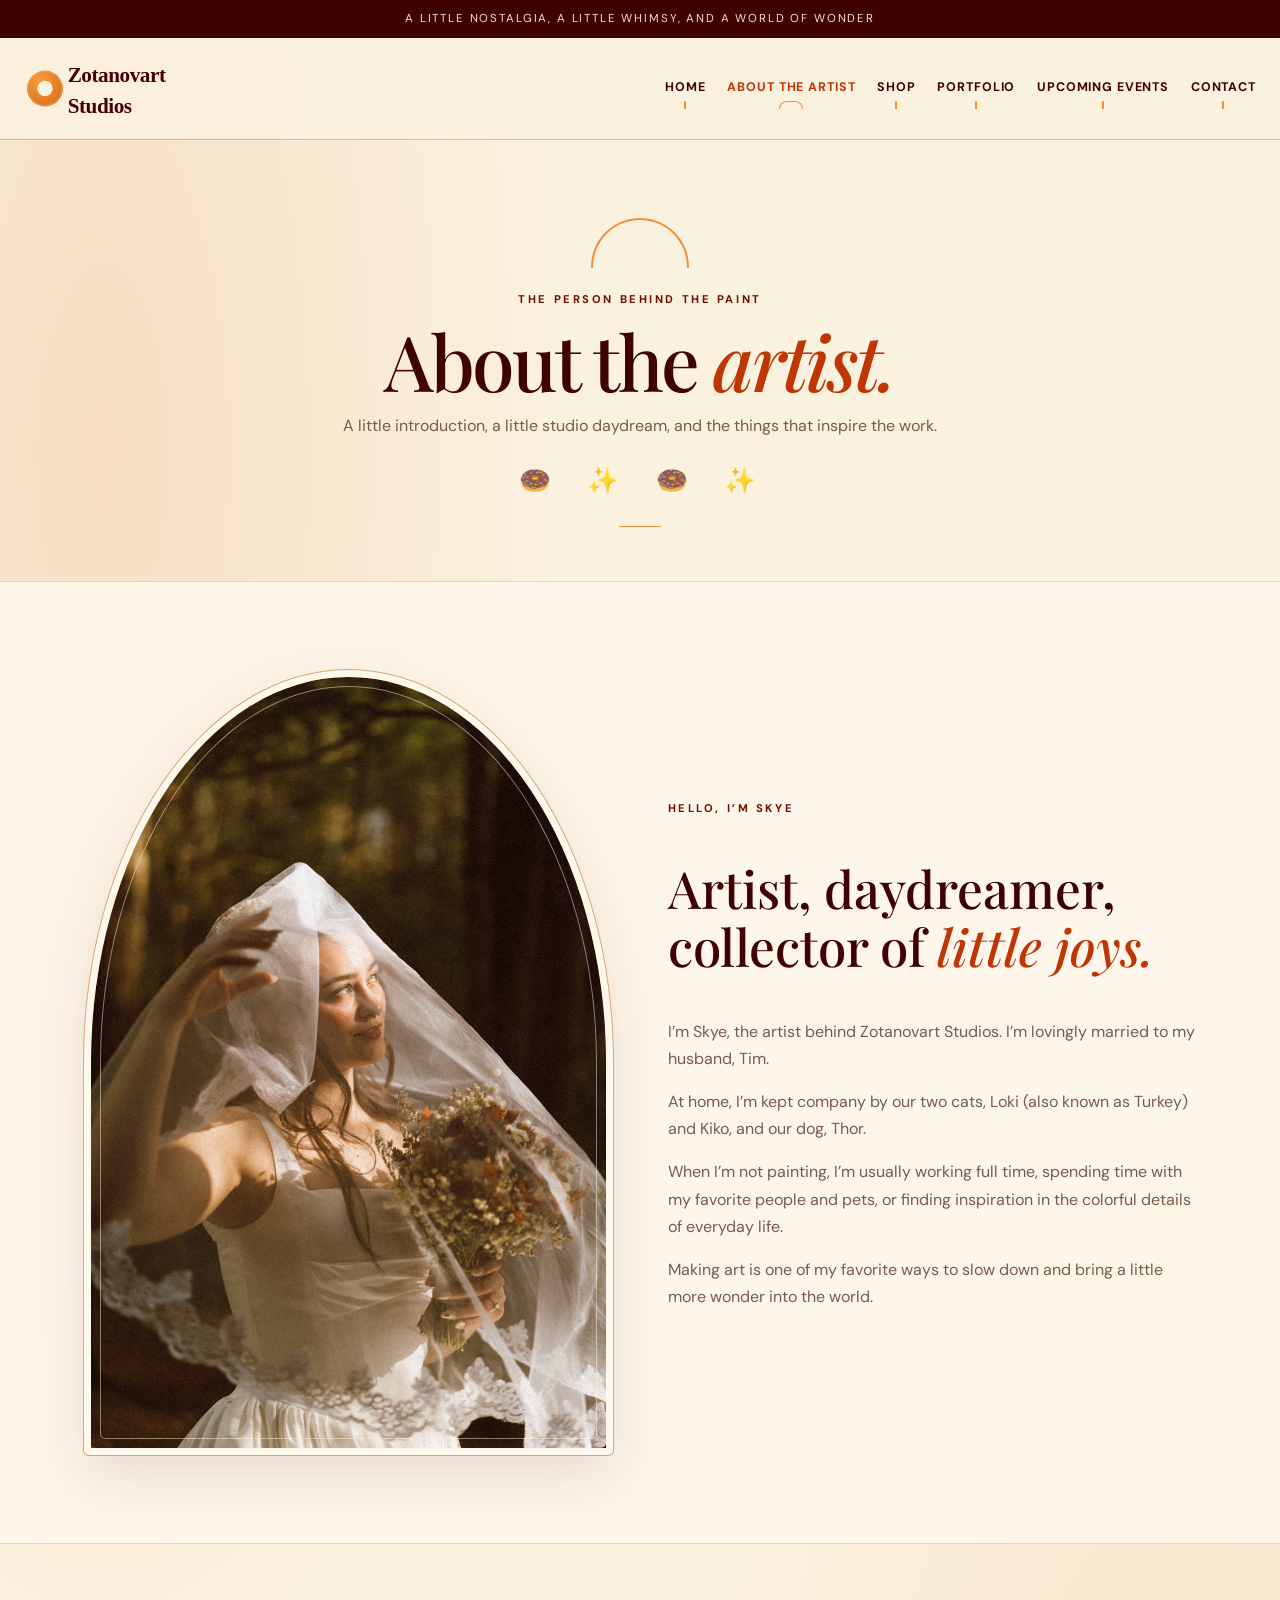
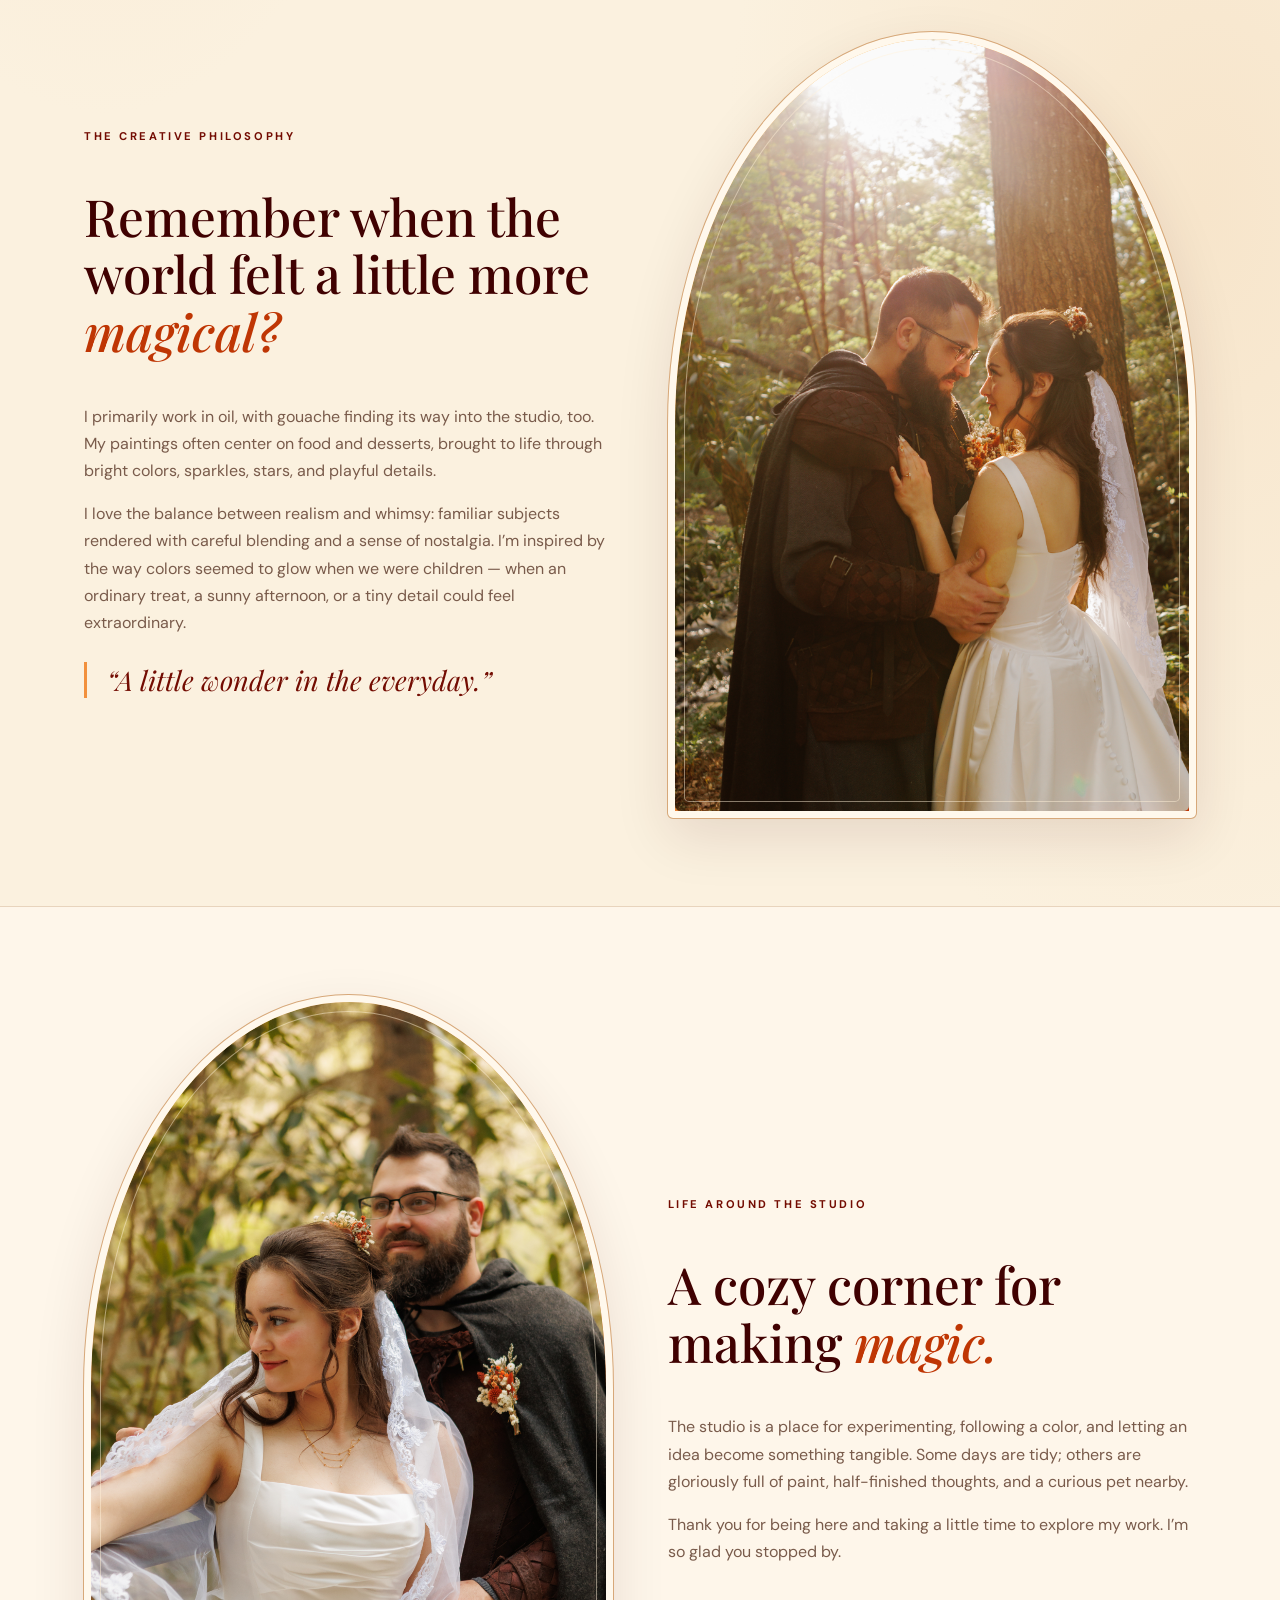
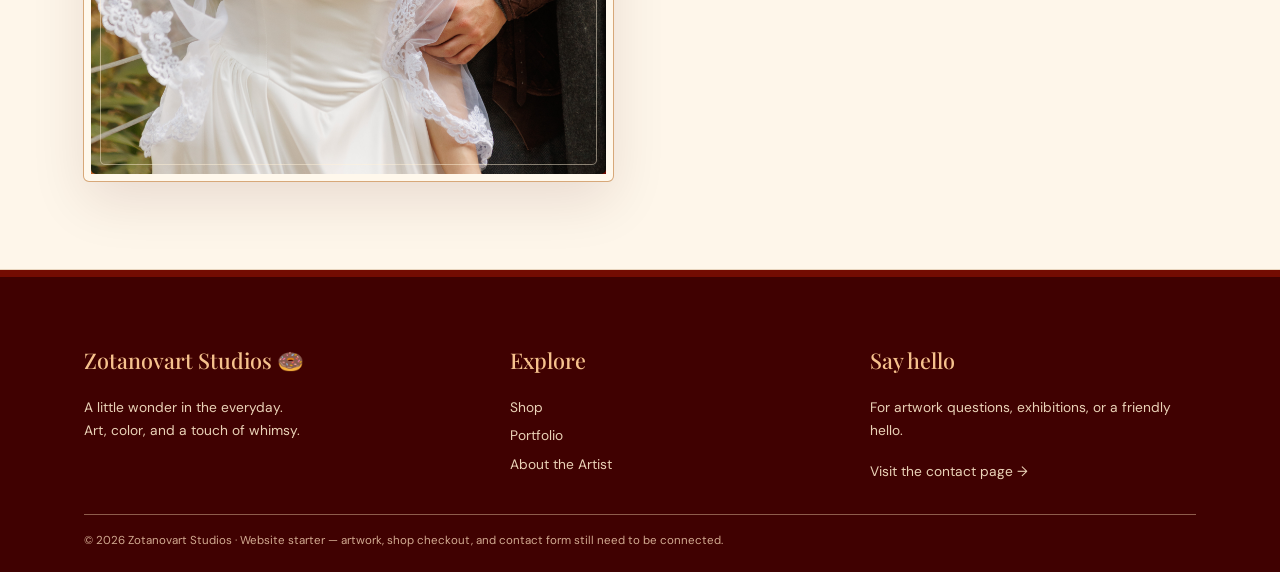
==== commit a1d719a3: "Refresh brand announcement message" ====
--- a/about.html
+++ b/about.html
@@ -1 +1 @@
-<!doctype html><html lang="en"><head><meta charset="utf-8"><meta name="viewport" content="width=device-width,initial-scale=1"><meta name="description" content="Zotanovart Studios — whimsical art inspired by color, nostalgia, and the everyday."><title>About the Artist | Zotanovart Studios</title><link rel="preconnect" href="https://fonts.googleapis.com"><link rel="preconnect" href="https://fonts.gstatic.com" crossorigin><link rel="stylesheet" href="styles.css"></head><body><div class="announcement">Art, color & a little Mediterranean daydream</div><header class="site-header"><div class="nav-wrap"><a class="brand" href="index.html" aria-label="Zotanovart Studios home"><img class="brand-logo" src="assets/zotanovart-logo.svg" alt="Zotanovart Studios"></a><nav><a class="" href="index.html">Home</a><a class="active" href="about.html">About the Artist</a><a class="" href="shop.html">Shop</a><a class="" href="portfolio.html">Portfolio</a><a class="" href="events.html">Upcoming Events</a><a class="" href="contact.html">Contact</a></nav></div></header><main><section class="page-hero"><div class="eyebrow">The person behind the paint</div><h1 class="display">About the <em>artist.</em></h1><p>A little introduction, a little studio daydream, and the things that inspire the work.</p><div class="ornament">🍩　✨　🍩　✨</div></section><section class="section paper"><div class="container two-col"><div class="photo rose artist-portrait"><img src="assets/1000014909.jpg" alt="Skye, the artist behind Zotanovart Studios"></div><div class="copy"><div class="eyebrow">Hello, I’m Skye</div><h2>Artist, daydreamer, collector of <em>little joys.</em></h2><p>I’m Skye, the artist behind Zotanovart Studios. I’m lovingly married to my husband, Tim.</p><p>At home, I’m kept company by our two cats, Loki (also known as Turkey) and Kiko, and our dog, Thor.</p><p>When I’m not painting, I’m usually working full time, spending time with my favorite people and pets, or finding inspiration in the colorful details of everyday life.</p><p>Making art is one of my favorite ways to slow down and bring a little more wonder into the world.</p></div></div></section><section class="section"><div class="container two-col"><div class="copy"><div class="eyebrow">The creative philosophy</div><h2>Remember when the world felt a little more <em>magical?</em></h2><p>I primarily work in oil, with gouache finding its way into the studio, too. My paintings often center on food and desserts, brought to life through bright colors, sparkles, stars, and playful details.</p><p>I love the balance between realism and whimsy: familiar subjects rendered with careful blending and a sense of nostalgia. I’m inspired by the way colors seemed to glow when we were children — when an ordinary treat, a sunny afternoon, or a tiny detail could feel extraordinary.</p><div class="quote">“A little wonder in the everyday.”</div></div><div class="photo lemon artist-portrait"><img src="assets/1000015495.jpg" alt="A glimpse of Skye’s creative work at the studio"></div></div></section><section class="section paper"><div class="container two-col"><div class="photo olive artist-portrait"><img src="assets/1000015454.jpg" alt="A view of Skye’s studio and creative space"></div><div class="copy"><div class="eyebrow">Life around the studio</div><h2>A cozy corner for making <em>magic.</em></h2><p>The studio is a place for experimenting, following a color, and letting an idea become something tangible. Some days are tidy; others are gloriously full of paint, half-finished thoughts, and a curious pet nearby.</p><p>Thank you for being here and taking a little time to explore my work. I’m so glad you stopped by.</p></div></div></section></main><footer class="footer"><div class="container"><div class="footer-grid"><div><h3>Zotanovart Studios 🍩</h3><p>A little wonder in the everyday.<br>Art, color, and a touch of whimsy.</p></div><div><h3>Explore</h3><div class="footer-links"><a href="shop.html">Shop</a><a href="portfolio.html">Portfolio</a><a href="about.html">About the Artist</a></div></div><div><h3>Say hello</h3><p>For artwork questions, exhibitions, or a friendly hello.</p><a href="contact.html">Visit the contact page →</a></div></div><div class="copyright">© 2026 Zotanovart Studios · Website starter — artwork, shop checkout, and contact form still need to be connected.</div></div></footer></body></html>+<!doctype html><html lang="en"><head><meta charset="utf-8"><meta name="viewport" content="width=device-width,initial-scale=1"><meta name="description" content="Zotanovart Studios — whimsical art inspired by color, nostalgia, and the everyday."><title>About the Artist | Zotanovart Studios</title><link rel="preconnect" href="https://fonts.googleapis.com"><link rel="preconnect" href="https://fonts.gstatic.com" crossorigin><link rel="stylesheet" href="styles.css"></head><body><div class="announcement">A little nostalgia, a little whimsy, and a world of wonder</div><header class="site-header"><div class="nav-wrap"><a class="brand" href="index.html" aria-label="Zotanovart Studios home"><img class="brand-logo" src="assets/zotanovart-logo.svg" alt="Zotanovart Studios"></a><nav><a class="" href="index.html">Home</a><a class="active" href="about.html">About the Artist</a><a class="" href="shop.html">Shop</a><a class="" href="portfolio.html">Portfolio</a><a class="" href="events.html">Upcoming Events</a><a class="" href="contact.html">Contact</a></nav></div></header><main><section class="page-hero"><div class="eyebrow">The person behind the paint</div><h1 class="display">About the <em>artist.</em></h1><p>A little introduction, a little studio daydream, and the things that inspire the work.</p><div class="ornament">🍩　✨　🍩　✨</div></section><section class="section paper"><div class="container two-col"><div class="photo rose artist-portrait"><img src="assets/1000014909.jpg" alt="Skye, the artist behind Zotanovart Studios"></div><div class="copy"><div class="eyebrow">Hello, I’m Skye</div><h2>Artist, daydreamer, collector of <em>little joys.</em></h2><p>I’m Skye, the artist behind Zotanovart Studios. I’m lovingly married to my husband, Tim.</p><p>At home, I’m kept company by our two cats, Loki (also known as Turkey) and Kiko, and our dog, Thor.</p><p>When I’m not painting, I’m usually working full time, spending time with my favorite people and pets, or finding inspiration in the colorful details of everyday life.</p><p>Making art is one of my favorite ways to slow down and bring a little more wonder into the world.</p></div></div></section><section class="section"><div class="container two-col"><div class="copy"><div class="eyebrow">The creative philosophy</div><h2>Remember when the world felt a little more <em>magical?</em></h2><p>I primarily work in oil, with gouache finding its way into the studio, too. My paintings often center on food and desserts, brought to life through bright colors, sparkles, stars, and playful details.</p><p>I love the balance between realism and whimsy: familiar subjects rendered with careful blending and a sense of nostalgia. I’m inspired by the way colors seemed to glow when we were children — when an ordinary treat, a sunny afternoon, or a tiny detail could feel extraordinary.</p><div class="quote">“A little wonder in the everyday.”</div></div><div class="photo lemon artist-portrait"><img src="assets/1000015495.jpg" alt="A glimpse of Skye’s creative work at the studio"></div></div></section><section class="section paper"><div class="container two-col"><div class="photo olive artist-portrait"><img src="assets/1000015454.jpg" alt="A view of Skye’s studio and creative space"></div><div class="copy"><div class="eyebrow">Life around the studio</div><h2>A cozy corner for making <em>magic.</em></h2><p>The studio is a place for experimenting, following a color, and letting an idea become something tangible. Some days are tidy; others are gloriously full of paint, half-finished thoughts, and a curious pet nearby.</p><p>Thank you for being here and taking a little time to explore my work. I’m so glad you stopped by.</p></div></div></section></main><footer class="footer"><div class="container"><div class="footer-grid"><div><h3>Zotanovart Studios 🍩</h3><p>A little wonder in the everyday.<br>Art, color, and a touch of whimsy.</p></div><div><h3>Explore</h3><div class="footer-links"><a href="shop.html">Shop</a><a href="portfolio.html">Portfolio</a><a href="about.html">About the Artist</a></div></div><div><h3>Say hello</h3><p>For artwork questions, exhibitions, or a friendly hello.</p><a href="contact.html">Visit the contact page →</a></div></div><div class="copyright">© 2026 Zotanovart Studios · Website starter — artwork, shop checkout, and contact form still need to be connected.</div></div></footer></body></html>
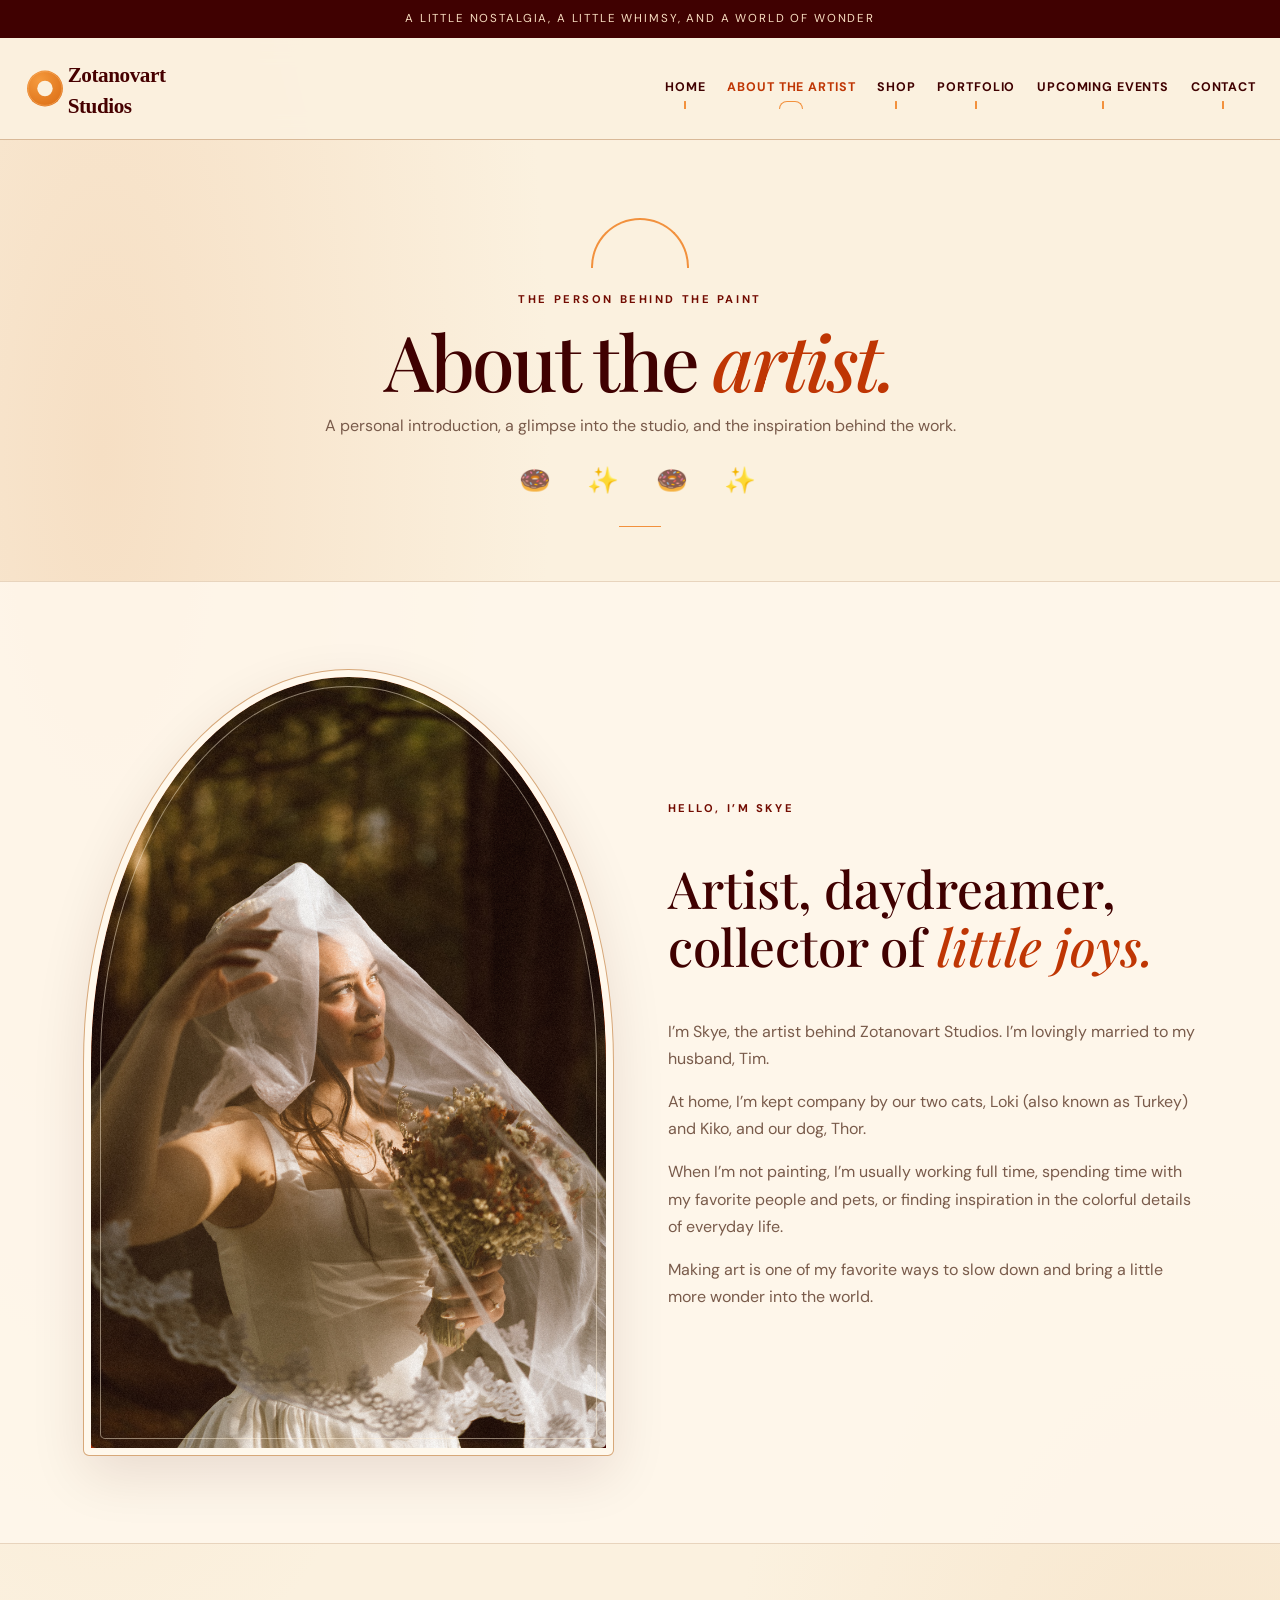
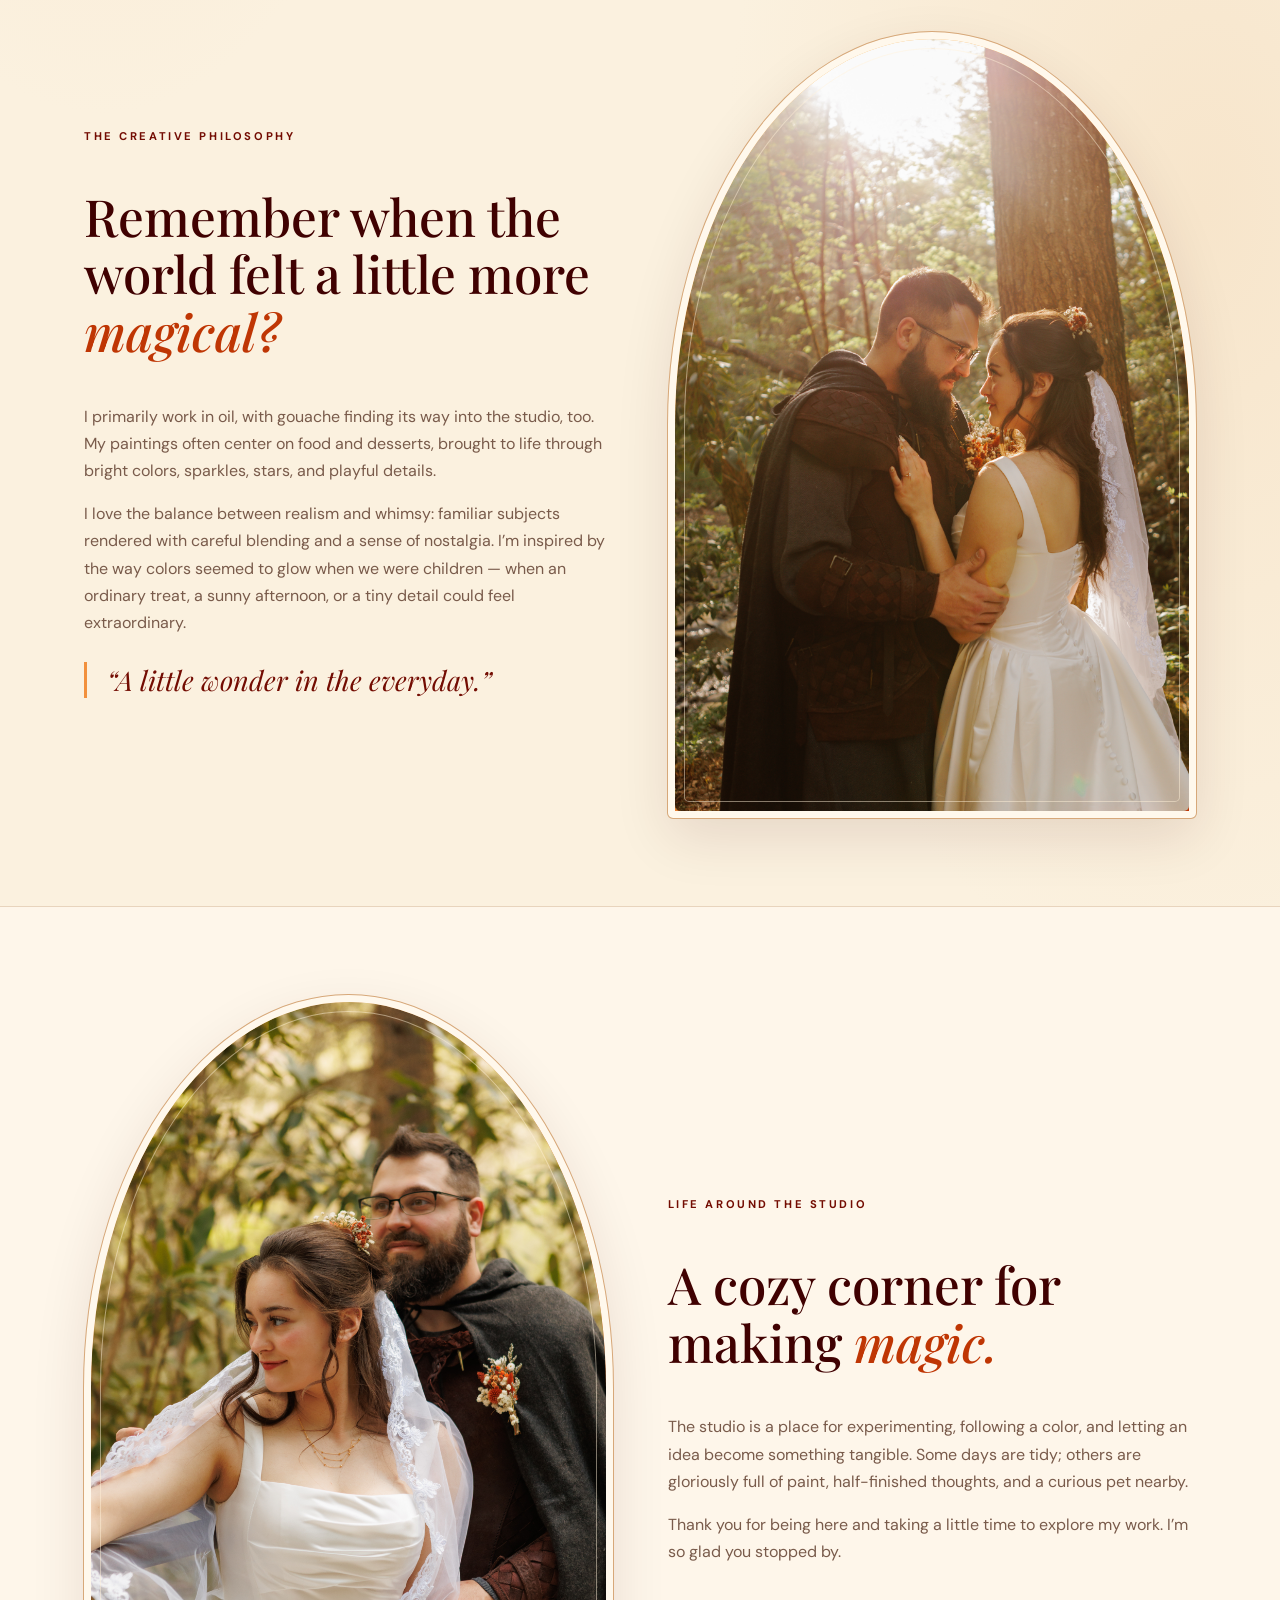
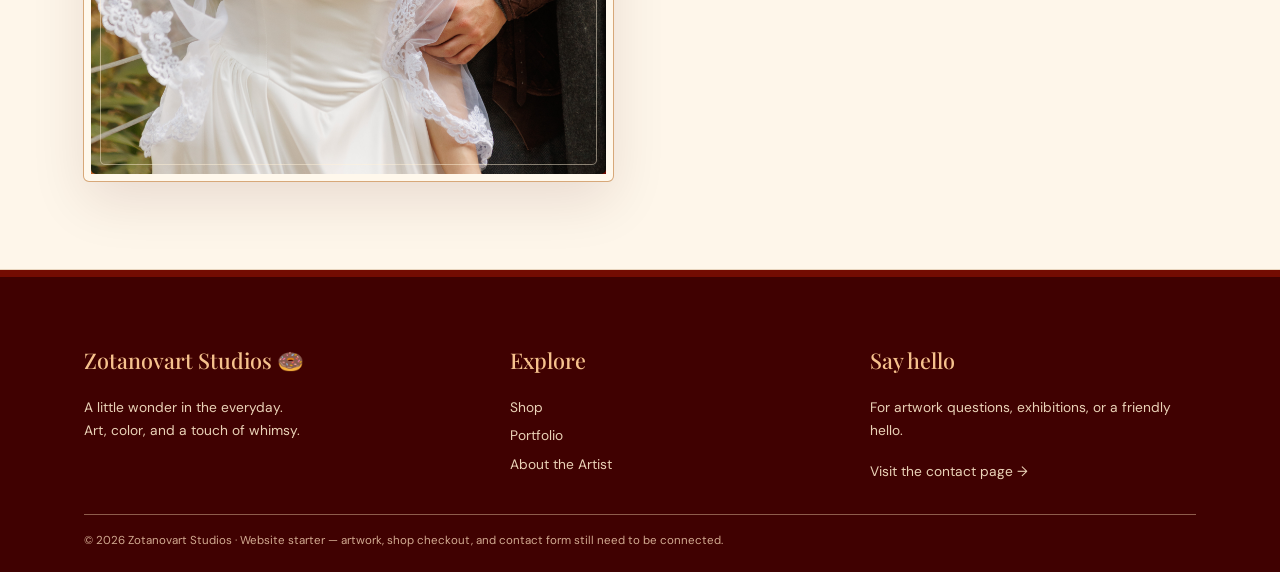
==== commit 7efe387a: "Refine About page introduction copy" ====
--- a/about.html
+++ b/about.html
@@ -1 +1 @@
-<!doctype html><html lang="en"><head><meta charset="utf-8"><meta name="viewport" content="width=device-width,initial-scale=1"><meta name="description" content="Zotanovart Studios — whimsical art inspired by color, nostalgia, and the everyday."><title>About the Artist | Zotanovart Studios</title><link rel="preconnect" href="https://fonts.googleapis.com"><link rel="preconnect" href="https://fonts.gstatic.com" crossorigin><link rel="stylesheet" href="styles.css"></head><body><div class="announcement">A little nostalgia, a little whimsy, and a world of wonder</div><header class="site-header"><div class="nav-wrap"><a class="brand" href="index.html" aria-label="Zotanovart Studios home"><img class="brand-logo" src="assets/zotanovart-logo.svg" alt="Zotanovart Studios"></a><nav><a class="" href="index.html">Home</a><a class="active" href="about.html">About the Artist</a><a class="" href="shop.html">Shop</a><a class="" href="portfolio.html">Portfolio</a><a class="" href="events.html">Upcoming Events</a><a class="" href="contact.html">Contact</a></nav></div></header><main><section class="page-hero"><div class="eyebrow">The person behind the paint</div><h1 class="display">About the <em>artist.</em></h1><p>A little introduction, a little studio daydream, and the things that inspire the work.</p><div class="ornament">🍩　✨　🍩　✨</div></section><section class="section paper"><div class="container two-col"><div class="photo rose artist-portrait"><img src="assets/1000014909.jpg" alt="Skye, the artist behind Zotanovart Studios"></div><div class="copy"><div class="eyebrow">Hello, I’m Skye</div><h2>Artist, daydreamer, collector of <em>little joys.</em></h2><p>I’m Skye, the artist behind Zotanovart Studios. I’m lovingly married to my husband, Tim.</p><p>At home, I’m kept company by our two cats, Loki (also known as Turkey) and Kiko, and our dog, Thor.</p><p>When I’m not painting, I’m usually working full time, spending time with my favorite people and pets, or finding inspiration in the colorful details of everyday life.</p><p>Making art is one of my favorite ways to slow down and bring a little more wonder into the world.</p></div></div></section><section class="section"><div class="container two-col"><div class="copy"><div class="eyebrow">The creative philosophy</div><h2>Remember when the world felt a little more <em>magical?</em></h2><p>I primarily work in oil, with gouache finding its way into the studio, too. My paintings often center on food and desserts, brought to life through bright colors, sparkles, stars, and playful details.</p><p>I love the balance between realism and whimsy: familiar subjects rendered with careful blending and a sense of nostalgia. I’m inspired by the way colors seemed to glow when we were children — when an ordinary treat, a sunny afternoon, or a tiny detail could feel extraordinary.</p><div class="quote">“A little wonder in the everyday.”</div></div><div class="photo lemon artist-portrait"><img src="assets/1000015495.jpg" alt="A glimpse of Skye’s creative work at the studio"></div></div></section><section class="section paper"><div class="container two-col"><div class="photo olive artist-portrait"><img src="assets/1000015454.jpg" alt="A view of Skye’s studio and creative space"></div><div class="copy"><div class="eyebrow">Life around the studio</div><h2>A cozy corner for making <em>magic.</em></h2><p>The studio is a place for experimenting, following a color, and letting an idea become something tangible. Some days are tidy; others are gloriously full of paint, half-finished thoughts, and a curious pet nearby.</p><p>Thank you for being here and taking a little time to explore my work. I’m so glad you stopped by.</p></div></div></section></main><footer class="footer"><div class="container"><div class="footer-grid"><div><h3>Zotanovart Studios 🍩</h3><p>A little wonder in the everyday.<br>Art, color, and a touch of whimsy.</p></div><div><h3>Explore</h3><div class="footer-links"><a href="shop.html">Shop</a><a href="portfolio.html">Portfolio</a><a href="about.html">About the Artist</a></div></div><div><h3>Say hello</h3><p>For artwork questions, exhibitions, or a friendly hello.</p><a href="contact.html">Visit the contact page →</a></div></div><div class="copyright">© 2026 Zotanovart Studios · Website starter — artwork, shop checkout, and contact form still need to be connected.</div></div></footer></body></html>+<!doctype html><html lang="en"><head><meta charset="utf-8"><meta name="viewport" content="width=device-width,initial-scale=1"><meta name="description" content="Zotanovart Studios — whimsical art inspired by color, nostalgia, and the everyday."><title>About the Artist | Zotanovart Studios</title><link rel="preconnect" href="https://fonts.googleapis.com"><link rel="preconnect" href="https://fonts.gstatic.com" crossorigin><link rel="stylesheet" href="styles.css"></head><body><div class="announcement">A little nostalgia, a little whimsy, and a world of wonder</div><header class="site-header"><div class="nav-wrap"><a class="brand" href="index.html" aria-label="Zotanovart Studios home"><img class="brand-logo" src="assets/zotanovart-logo.svg" alt="Zotanovart Studios"></a><nav><a class="" href="index.html">Home</a><a class="active" href="about.html">About the Artist</a><a class="" href="shop.html">Shop</a><a class="" href="portfolio.html">Portfolio</a><a class="" href="events.html">Upcoming Events</a><a class="" href="contact.html">Contact</a></nav></div></header><main><section class="page-hero"><div class="eyebrow">The person behind the paint</div><h1 class="display">About the <em>artist.</em></h1><p>A personal introduction, a glimpse into the studio, and the inspiration behind the work.</p><div class="ornament">🍩　✨　🍩　✨</div></section><section class="section paper"><div class="container two-col"><div class="photo rose artist-portrait"><img src="assets/1000014909.jpg" alt="Skye, the artist behind Zotanovart Studios"></div><div class="copy"><div class="eyebrow">Hello, I’m Skye</div><h2>Artist, daydreamer, collector of <em>little joys.</em></h2><p>I’m Skye, the artist behind Zotanovart Studios. I’m lovingly married to my husband, Tim.</p><p>At home, I’m kept company by our two cats, Loki (also known as Turkey) and Kiko, and our dog, Thor.</p><p>When I’m not painting, I’m usually working full time, spending time with my favorite people and pets, or finding inspiration in the colorful details of everyday life.</p><p>Making art is one of my favorite ways to slow down and bring a little more wonder into the world.</p></div></div></section><section class="section"><div class="container two-col"><div class="copy"><div class="eyebrow">The creative philosophy</div><h2>Remember when the world felt a little more <em>magical?</em></h2><p>I primarily work in oil, with gouache finding its way into the studio, too. My paintings often center on food and desserts, brought to life through bright colors, sparkles, stars, and playful details.</p><p>I love the balance between realism and whimsy: familiar subjects rendered with careful blending and a sense of nostalgia. I’m inspired by the way colors seemed to glow when we were children — when an ordinary treat, a sunny afternoon, or a tiny detail could feel extraordinary.</p><div class="quote">“A little wonder in the everyday.”</div></div><div class="photo lemon artist-portrait"><img src="assets/1000015495.jpg" alt="A glimpse of Skye’s creative work at the studio"></div></div></section><section class="section paper"><div class="container two-col"><div class="photo olive artist-portrait"><img src="assets/1000015454.jpg" alt="A view of Skye’s studio and creative space"></div><div class="copy"><div class="eyebrow">Life around the studio</div><h2>A cozy corner for making <em>magic.</em></h2><p>The studio is a place for experimenting, following a color, and letting an idea become something tangible. Some days are tidy; others are gloriously full of paint, half-finished thoughts, and a curious pet nearby.</p><p>Thank you for being here and taking a little time to explore my work. I’m so glad you stopped by.</p></div></div></section></main><footer class="footer"><div class="container"><div class="footer-grid"><div><h3>Zotanovart Studios 🍩</h3><p>A little wonder in the everyday.<br>Art, color, and a touch of whimsy.</p></div><div><h3>Explore</h3><div class="footer-links"><a href="shop.html">Shop</a><a href="portfolio.html">Portfolio</a><a href="about.html">About the Artist</a></div></div><div><h3>Say hello</h3><p>For artwork questions, exhibitions, or a friendly hello.</p><a href="contact.html">Visit the contact page →</a></div></div><div class="copyright">© 2026 Zotanovart Studios · Website starter — artwork, shop checkout, and contact form still need to be connected.</div></div></footer></body></html>
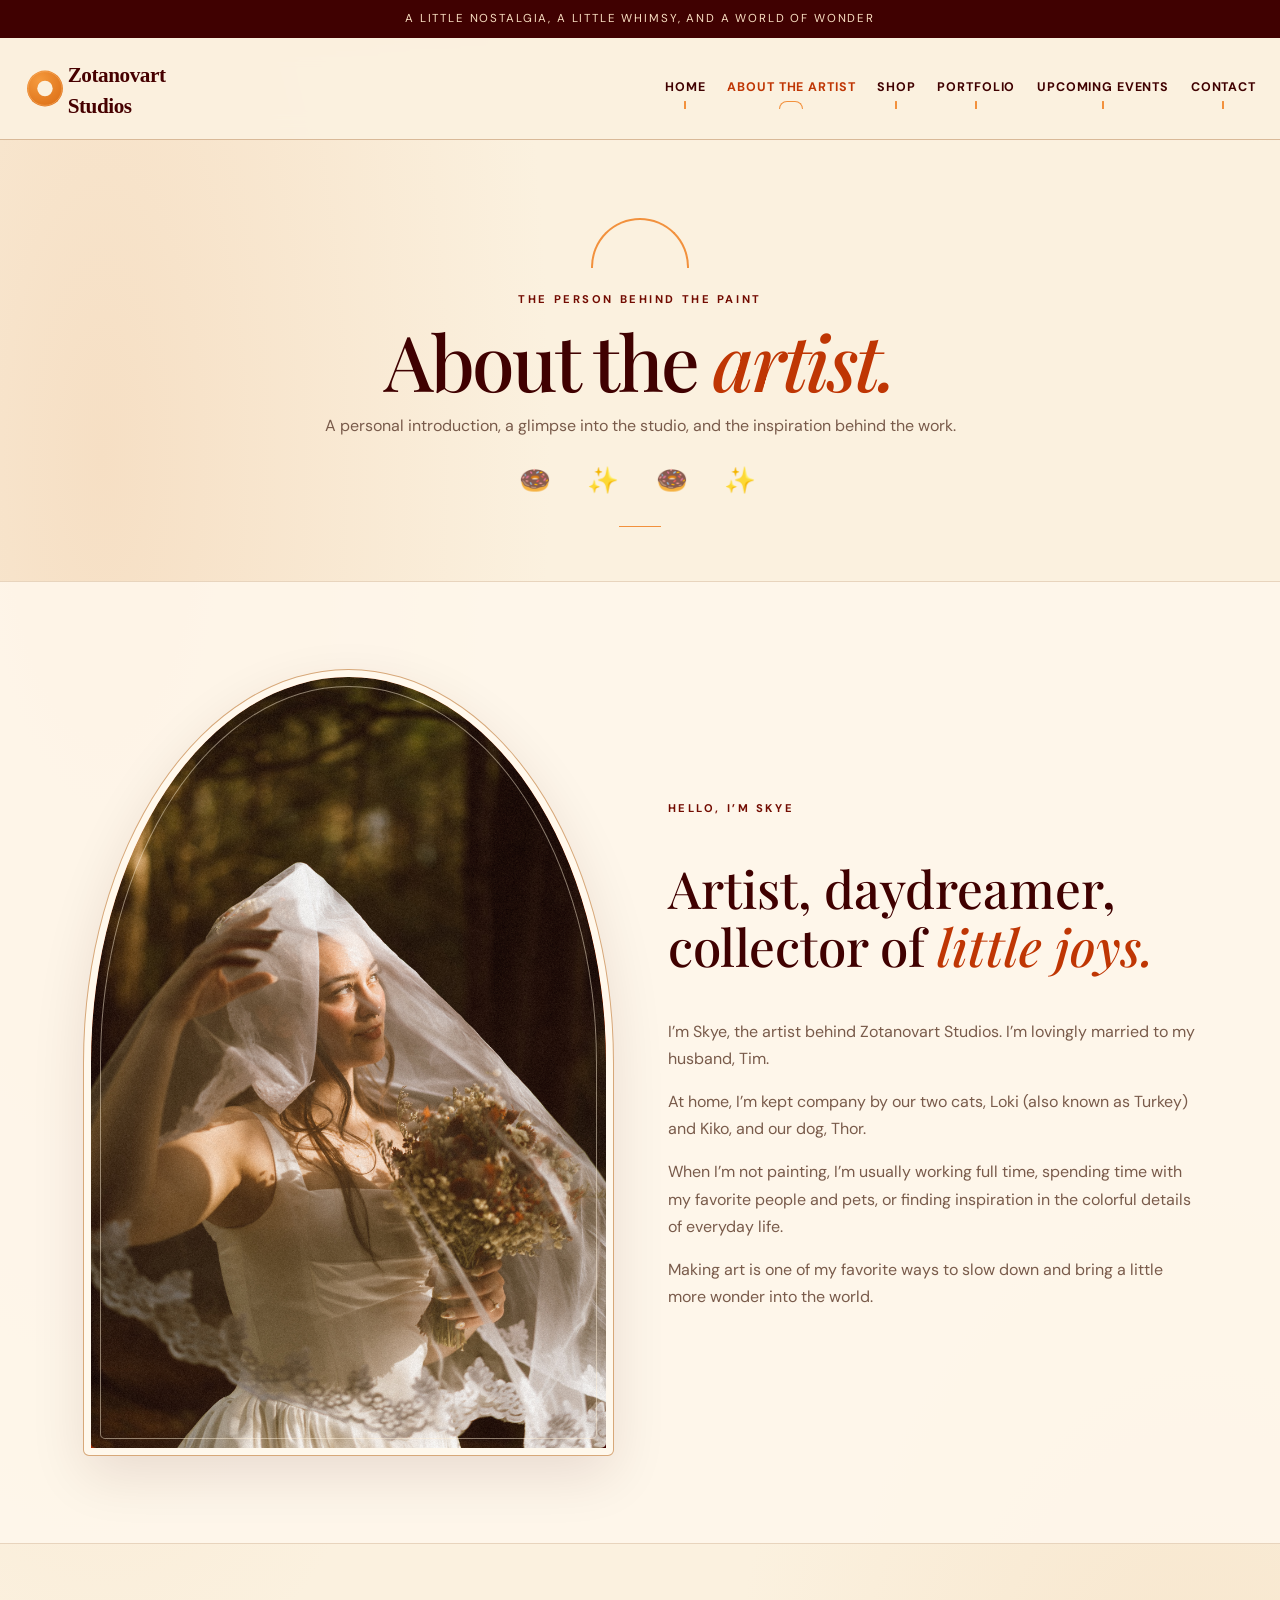
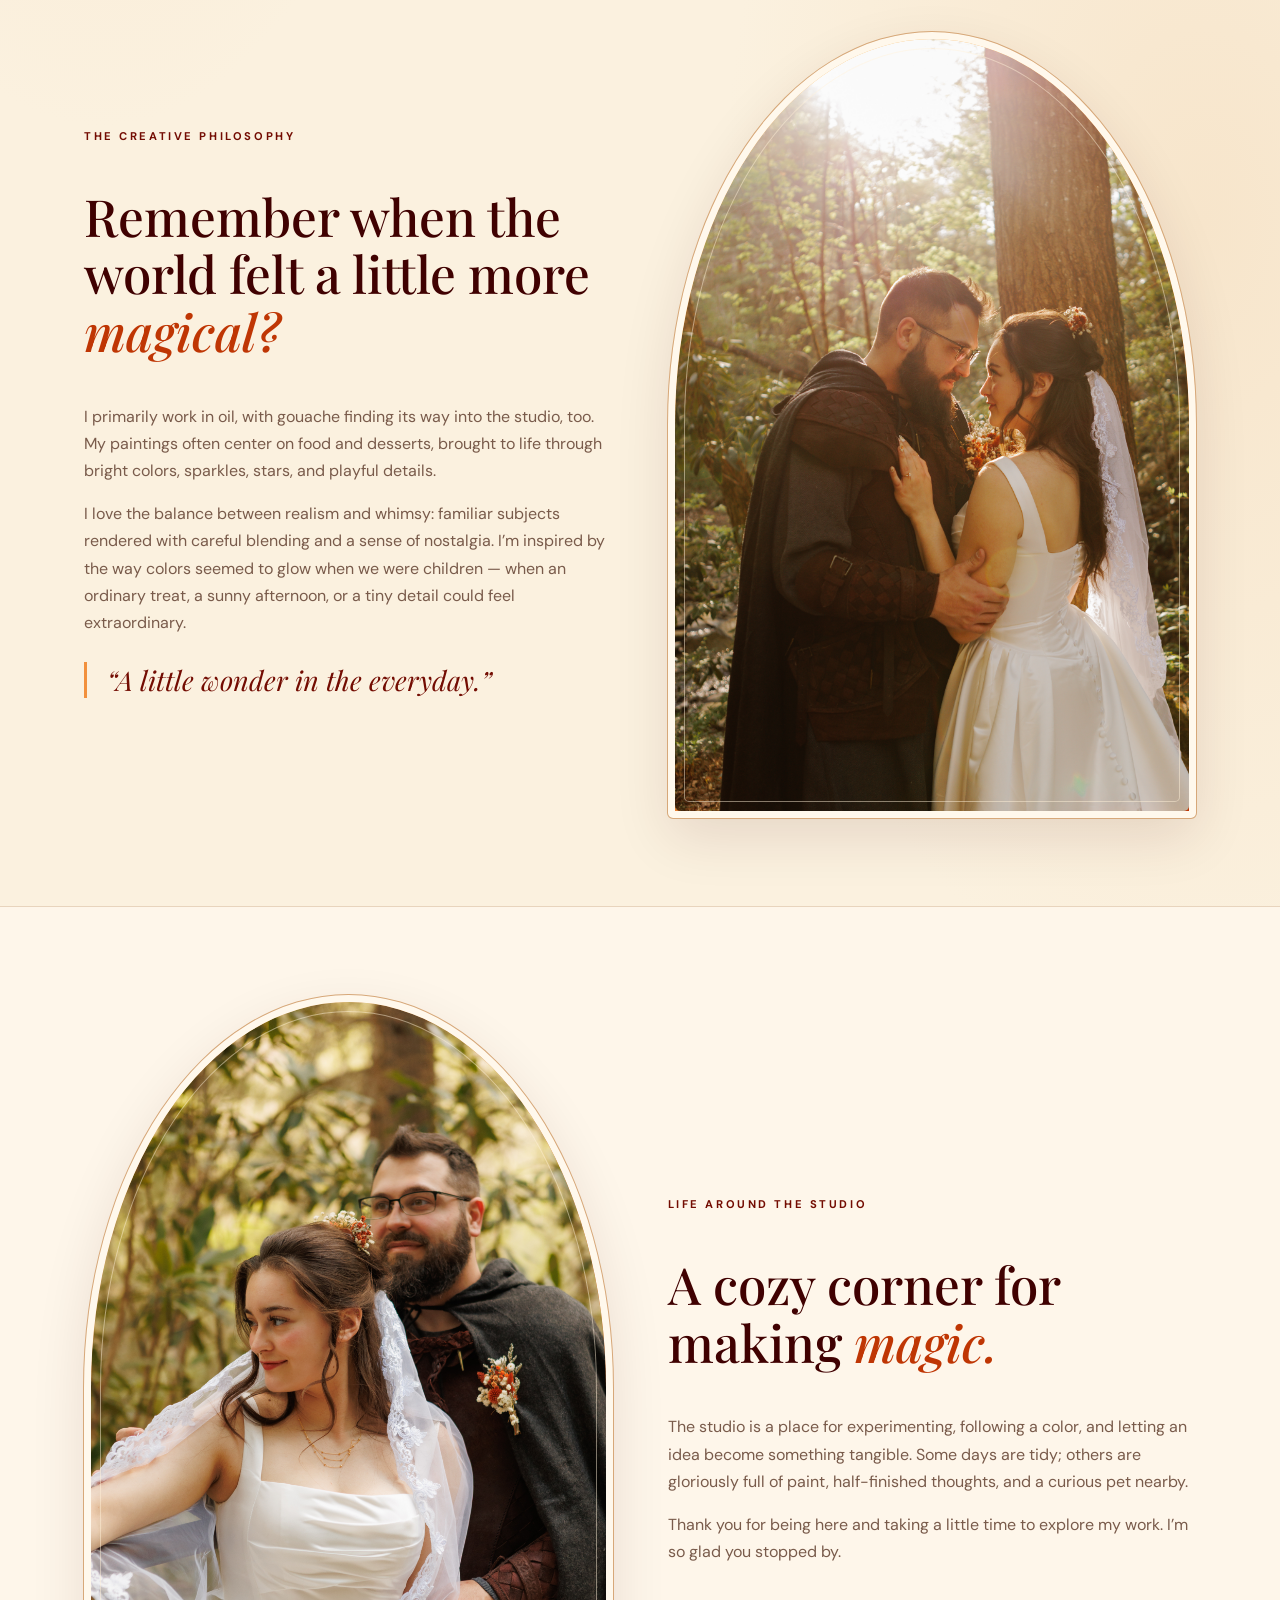
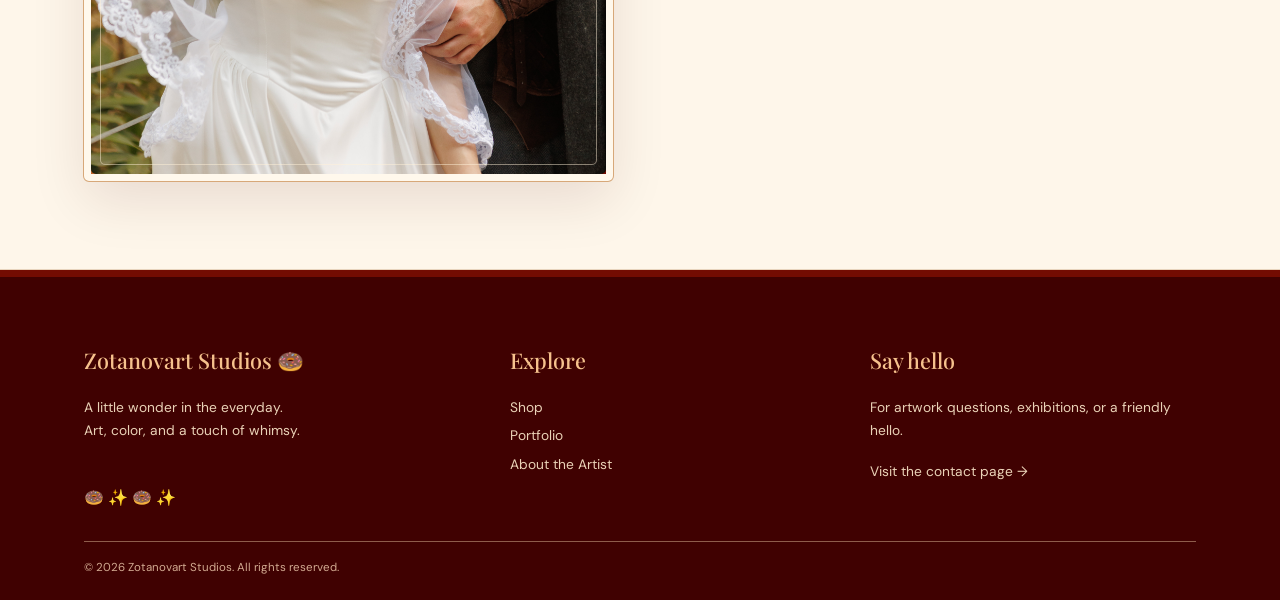
==== commit 5f792437: "Polish site footer and copyright" ====
--- a/about.html
+++ b/about.html
@@ -1 +1 @@
-<!doctype html><html lang="en"><head><meta charset="utf-8"><meta name="viewport" content="width=device-width,initial-scale=1"><meta name="description" content="Zotanovart Studios — whimsical art inspired by color, nostalgia, and the everyday."><title>About the Artist | Zotanovart Studios</title><link rel="preconnect" href="https://fonts.googleapis.com"><link rel="preconnect" href="https://fonts.gstatic.com" crossorigin><link rel="stylesheet" href="styles.css"></head><body><div class="announcement">A little nostalgia, a little whimsy, and a world of wonder</div><header class="site-header"><div class="nav-wrap"><a class="brand" href="index.html" aria-label="Zotanovart Studios home"><img class="brand-logo" src="assets/zotanovart-logo.svg" alt="Zotanovart Studios"></a><nav><a class="" href="index.html">Home</a><a class="active" href="about.html">About the Artist</a><a class="" href="shop.html">Shop</a><a class="" href="portfolio.html">Portfolio</a><a class="" href="events.html">Upcoming Events</a><a class="" href="contact.html">Contact</a></nav></div></header><main><section class="page-hero"><div class="eyebrow">The person behind the paint</div><h1 class="display">About the <em>artist.</em></h1><p>A personal introduction, a glimpse into the studio, and the inspiration behind the work.</p><div class="ornament">🍩　✨　🍩　✨</div></section><section class="section paper"><div class="container two-col"><div class="photo rose artist-portrait"><img src="assets/1000014909.jpg" alt="Skye, the artist behind Zotanovart Studios"></div><div class="copy"><div class="eyebrow">Hello, I’m Skye</div><h2>Artist, daydreamer, collector of <em>little joys.</em></h2><p>I’m Skye, the artist behind Zotanovart Studios. I’m lovingly married to my husband, Tim.</p><p>At home, I’m kept company by our two cats, Loki (also known as Turkey) and Kiko, and our dog, Thor.</p><p>When I’m not painting, I’m usually working full time, spending time with my favorite people and pets, or finding inspiration in the colorful details of everyday life.</p><p>Making art is one of my favorite ways to slow down and bring a little more wonder into the world.</p></div></div></section><section class="section"><div class="container two-col"><div class="copy"><div class="eyebrow">The creative philosophy</div><h2>Remember when the world felt a little more <em>magical?</em></h2><p>I primarily work in oil, with gouache finding its way into the studio, too. My paintings often center on food and desserts, brought to life through bright colors, sparkles, stars, and playful details.</p><p>I love the balance between realism and whimsy: familiar subjects rendered with careful blending and a sense of nostalgia. I’m inspired by the way colors seemed to glow when we were children — when an ordinary treat, a sunny afternoon, or a tiny detail could feel extraordinary.</p><div class="quote">“A little wonder in the everyday.”</div></div><div class="photo lemon artist-portrait"><img src="assets/1000015495.jpg" alt="A glimpse of Skye’s creative work at the studio"></div></div></section><section class="section paper"><div class="container two-col"><div class="photo olive artist-portrait"><img src="assets/1000015454.jpg" alt="A view of Skye’s studio and creative space"></div><div class="copy"><div class="eyebrow">Life around the studio</div><h2>A cozy corner for making <em>magic.</em></h2><p>The studio is a place for experimenting, following a color, and letting an idea become something tangible. Some days are tidy; others are gloriously full of paint, half-finished thoughts, and a curious pet nearby.</p><p>Thank you for being here and taking a little time to explore my work. I’m so glad you stopped by.</p></div></div></section></main><footer class="footer"><div class="container"><div class="footer-grid"><div><h3>Zotanovart Studios 🍩</h3><p>A little wonder in the everyday.<br>Art, color, and a touch of whimsy.</p></div><div><h3>Explore</h3><div class="footer-links"><a href="shop.html">Shop</a><a href="portfolio.html">Portfolio</a><a href="about.html">About the Artist</a></div></div><div><h3>Say hello</h3><p>For artwork questions, exhibitions, or a friendly hello.</p><a href="contact.html">Visit the contact page →</a></div></div><div class="copyright">© 2026 Zotanovart Studios · Website starter — artwork, shop checkout, and contact form still need to be connected.</div></div></footer></body></html>+<!doctype html><html lang="en"><head><meta charset="utf-8"><meta name="viewport" content="width=device-width,initial-scale=1"><meta name="description" content="Zotanovart Studios — whimsical art inspired by color, nostalgia, and the everyday."><title>About the Artist | Zotanovart Studios</title><link rel="preconnect" href="https://fonts.googleapis.com"><link rel="preconnect" href="https://fonts.gstatic.com" crossorigin><link rel="stylesheet" href="styles.css"></head><body><div class="announcement">A little nostalgia, a little whimsy, and a world of wonder</div><header class="site-header"><div class="nav-wrap"><a class="brand" href="index.html" aria-label="Zotanovart Studios home"><img class="brand-logo" src="assets/zotanovart-logo.svg" alt="Zotanovart Studios"></a><nav><a class="" href="index.html">Home</a><a class="active" href="about.html">About the Artist</a><a class="" href="shop.html">Shop</a><a class="" href="portfolio.html">Portfolio</a><a class="" href="events.html">Upcoming Events</a><a class="" href="contact.html">Contact</a></nav></div></header><main><section class="page-hero"><div class="eyebrow">The person behind the paint</div><h1 class="display">About the <em>artist.</em></h1><p>A personal introduction, a glimpse into the studio, and the inspiration behind the work.</p><div class="ornament">🍩　✨　🍩　✨</div></section><section class="section paper"><div class="container two-col"><div class="photo rose artist-portrait"><img src="assets/1000014909.jpg" alt="Skye, the artist behind Zotanovart Studios"></div><div class="copy"><div class="eyebrow">Hello, I’m Skye</div><h2>Artist, daydreamer, collector of <em>little joys.</em></h2><p>I’m Skye, the artist behind Zotanovart Studios. I’m lovingly married to my husband, Tim.</p><p>At home, I’m kept company by our two cats, Loki (also known as Turkey) and Kiko, and our dog, Thor.</p><p>When I’m not painting, I’m usually working full time, spending time with my favorite people and pets, or finding inspiration in the colorful details of everyday life.</p><p>Making art is one of my favorite ways to slow down and bring a little more wonder into the world.</p></div></div></section><section class="section"><div class="container two-col"><div class="copy"><div class="eyebrow">The creative philosophy</div><h2>Remember when the world felt a little more <em>magical?</em></h2><p>I primarily work in oil, with gouache finding its way into the studio, too. My paintings often center on food and desserts, brought to life through bright colors, sparkles, stars, and playful details.</p><p>I love the balance between realism and whimsy: familiar subjects rendered with careful blending and a sense of nostalgia. I’m inspired by the way colors seemed to glow when we were children — when an ordinary treat, a sunny afternoon, or a tiny detail could feel extraordinary.</p><div class="quote">“A little wonder in the everyday.”</div></div><div class="photo lemon artist-portrait"><img src="assets/1000015495.jpg" alt="A glimpse of Skye’s creative work at the studio"></div></div></section><section class="section paper"><div class="container two-col"><div class="photo olive artist-portrait"><img src="assets/1000015454.jpg" alt="A view of Skye’s studio and creative space"></div><div class="copy"><div class="eyebrow">Life around the studio</div><h2>A cozy corner for making <em>magic.</em></h2><p>The studio is a place for experimenting, following a color, and letting an idea become something tangible. Some days are tidy; others are gloriously full of paint, half-finished thoughts, and a curious pet nearby.</p><p>Thank you for being here and taking a little time to explore my work. I’m so glad you stopped by.</p></div></div></section></main><footer class="footer"><div class="container"><div class="footer-grid"><div><h3>Zotanovart Studios 🍩</h3><p>A little wonder in the everyday.<br>Art, color, and a touch of whimsy.</p></div><div><h3>Explore</h3><div class="footer-links"><a href="shop.html">Shop</a><a href="portfolio.html">Portfolio</a><a href="about.html">About the Artist</a></div></div><div><h3>Say hello</h3><p>For artwork questions, exhibitions, or a friendly hello.</p><a href="contact.html">Visit the contact page →</a></div></div><div class="footer-flourish" aria-hidden="true">🍩 ✨ 🍩 ✨</div><div class="copyright">© 2026 Zotanovart Studios. All rights reserved.</div></div></footer></body></html>
--- a/styles.css
+++ b/styles.css
@@ -203,3 +203,24 @@
   .hero-grid,.two-col{gap:28px}
   .hero:after{display:none}
 }
+
+/* Portfolio gallery */
+.artwork-grid{display:grid;grid-template-columns:repeat(3,minmax(0,1fr));gap:30px}
+.artwork-card{min-width:0}
+.artwork-open{display:flex;width:100%;flex-direction:column;align-items:flex-start;padding:0;border:0;background:transparent;color:inherit;text-align:left;cursor:pointer;font:inherit}
+.artwork-image{display:grid;place-items:center;width:100%;aspect-ratio:1/1;padding:12px;overflow:hidden;background:var(--paper);border:1px solid var(--line);border-radius:18px;box-shadow:0 12px 30px var(--shadow);transition:transform .2s ease,box-shadow .2s ease}
+.artwork-open:hover .artwork-image{transform:translateY(-3px);box-shadow:0 17px 36px var(--shadow)}
+.artwork-image img{display:block;width:100%;height:100%;min-width:0;min-height:0;object-fit:contain;object-position:center;border-radius:10px}
+.artwork-title{margin:13px 0 1px;color:var(--paprika);font:500 1.45rem/1.25 'Playfair Display',serif}
+.artwork-meta{margin:0;color:var(--muted);font-size:.88rem}
+.artwork-dialog{width:min(900px,calc(100% - 32px));max-width:900px;max-height:90vh;padding:0;border:1px solid var(--line);border-radius:16px;background:var(--paper);color:var(--ink);box-shadow:0 25px 80px rgba(64,1,1,.3)}
+.artwork-dialog::backdrop{background:rgba(35,12,9,.72);backdrop-filter:blur(3px)}
+.artwork-dialog-inner{position:relative;display:grid;grid-template-columns:minmax(0,1.2fr) minmax(220px,.8fr);gap:28px;align-items:center;padding:28px}
+.artwork-dialog-image{display:grid;place-items:center;min-height:250px;height:min(68vh,650px);background:var(--cream);border-radius:12px;padding:12px;overflow:hidden}
+.artwork-dialog-image img{display:block;width:100%;height:100%;min-width:0;min-height:0;object-fit:contain;object-position:center;border-radius:6px}
+.artwork-dialog-copy h2{margin:8px 0;color:var(--wine);font:500 clamp(2rem,4vw,3rem)/1.1 'Playfair Display',serif}
+.artwork-dialog-inner>form{position:absolute;inset:0;z-index:2;pointer-events:none}
+.artwork-dialog-inner>form .artwork-close{pointer-events:auto}
+.artwork-close{position:absolute;right:12px;top:10px;z-index:1;width:38px;height:38px;border:1px solid var(--line);border-radius:50%;background:var(--paper);color:var(--wine);font-size:1.5rem;cursor:pointer}
+@media(max-width:850px){.artwork-grid{grid-template-columns:repeat(2,minmax(0,1fr))}.artwork-dialog-inner{grid-template-columns:1fr}.artwork-dialog-image img{max-height:52vh}}
+@media(max-width:560px){.artwork-grid{gap:16px}.artwork-image{padding:8px;border-radius:14px}.artwork-title{font-size:1.2rem}.artwork-meta{font-size:.78rem}.artwork-dialog-inner{padding:18px}.artwork-dialog-copy{padding-top:4px}}
